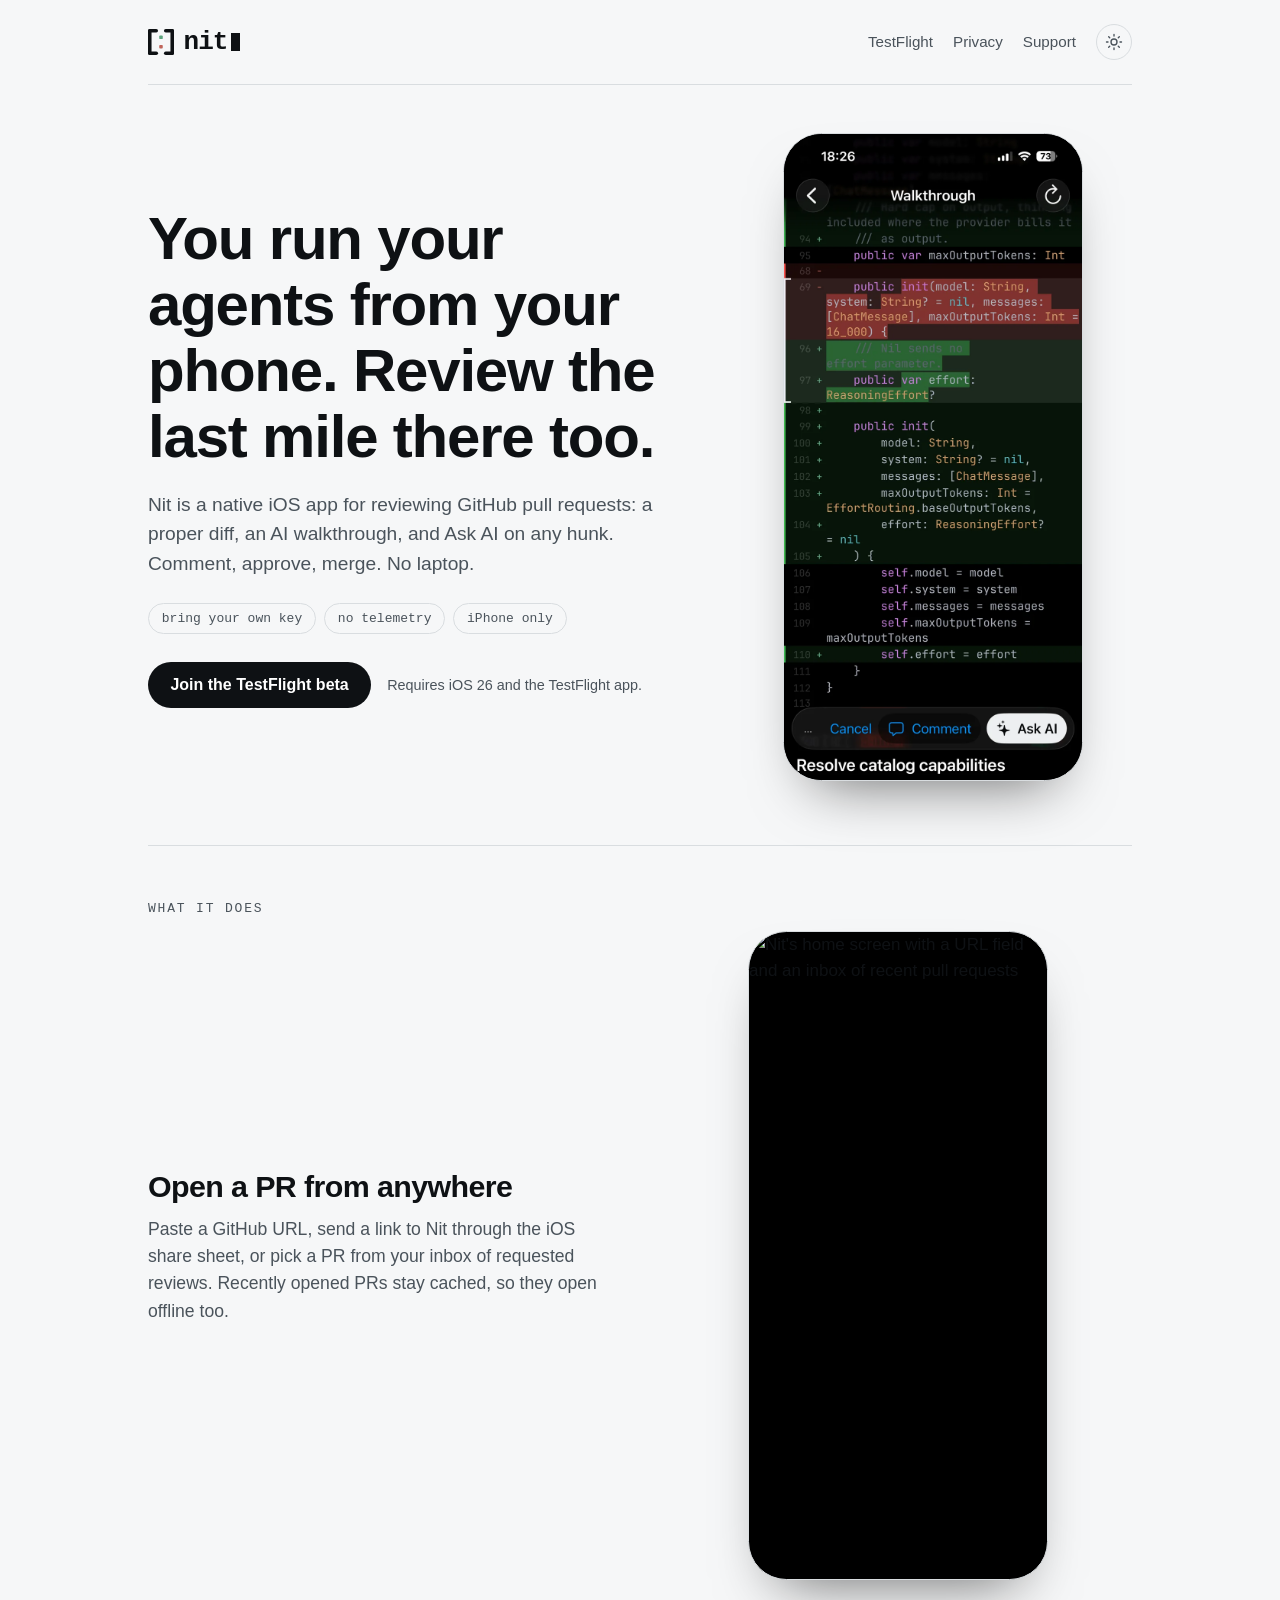
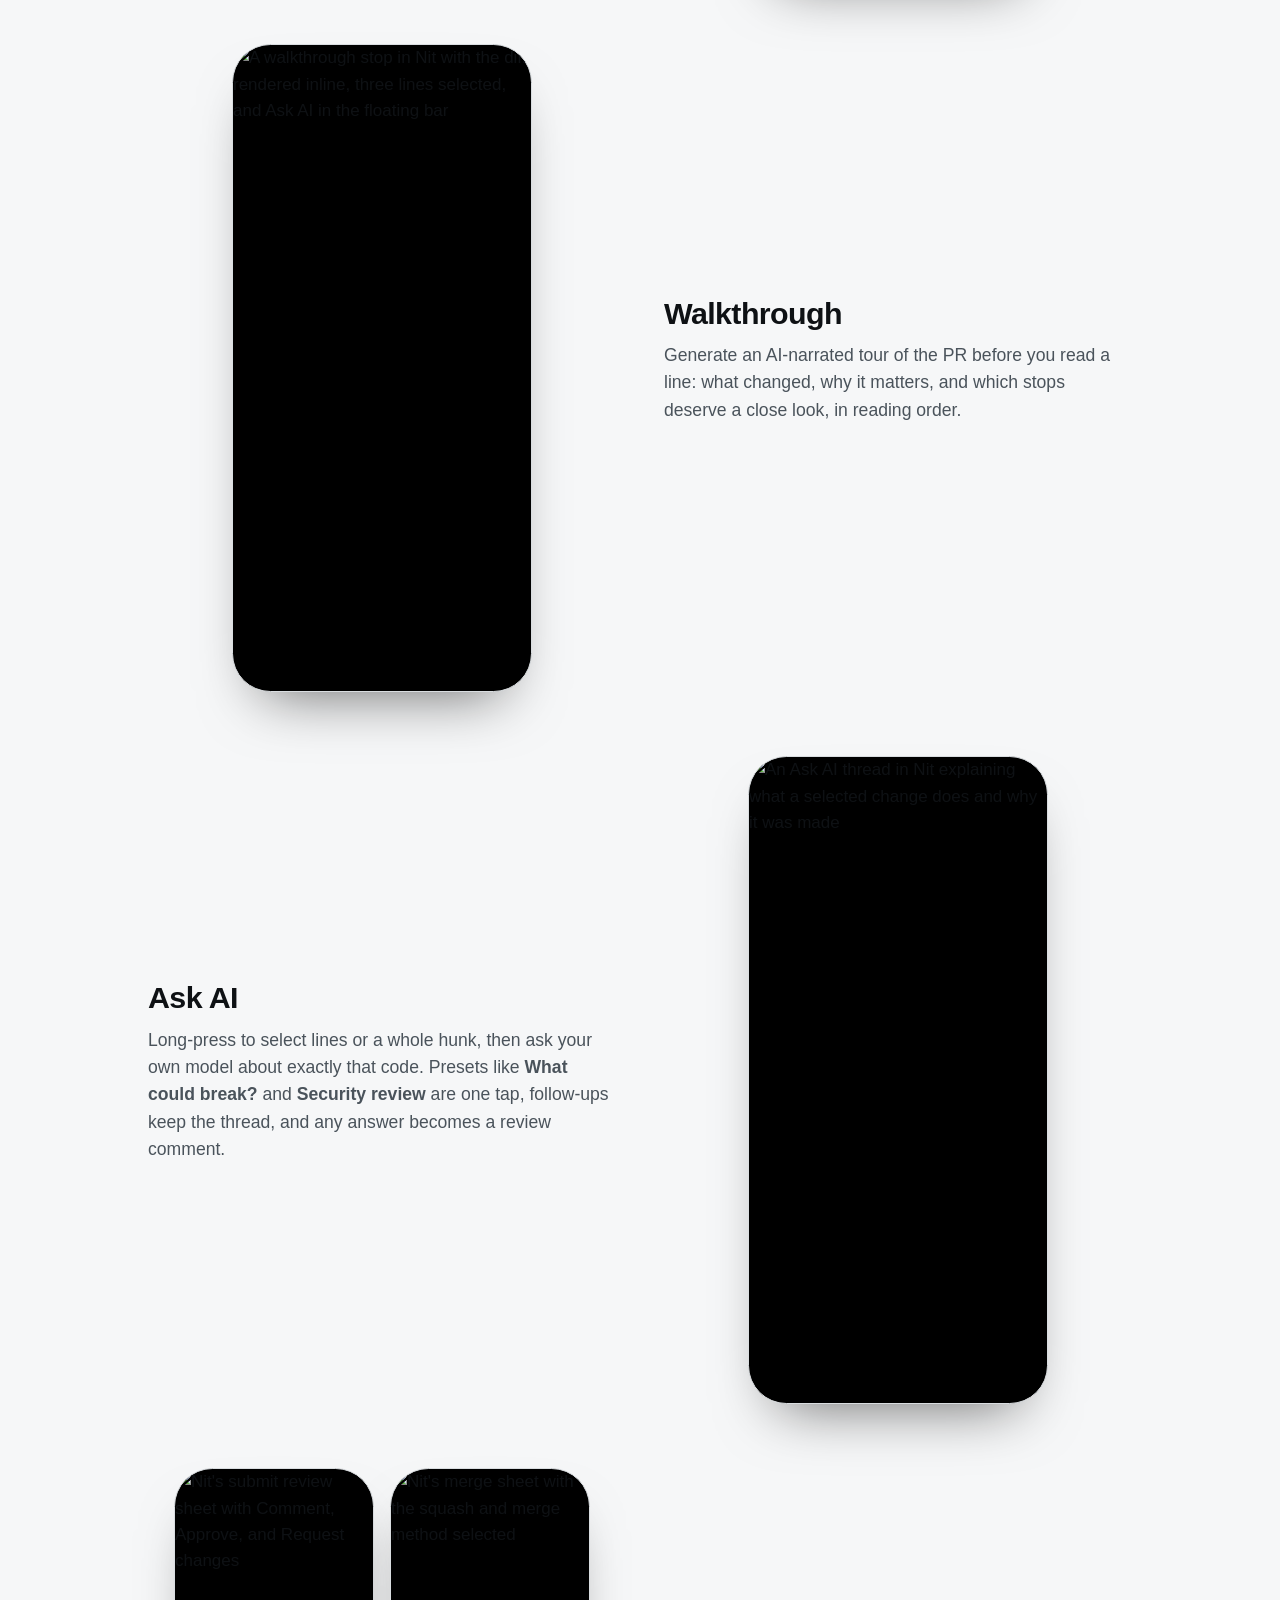
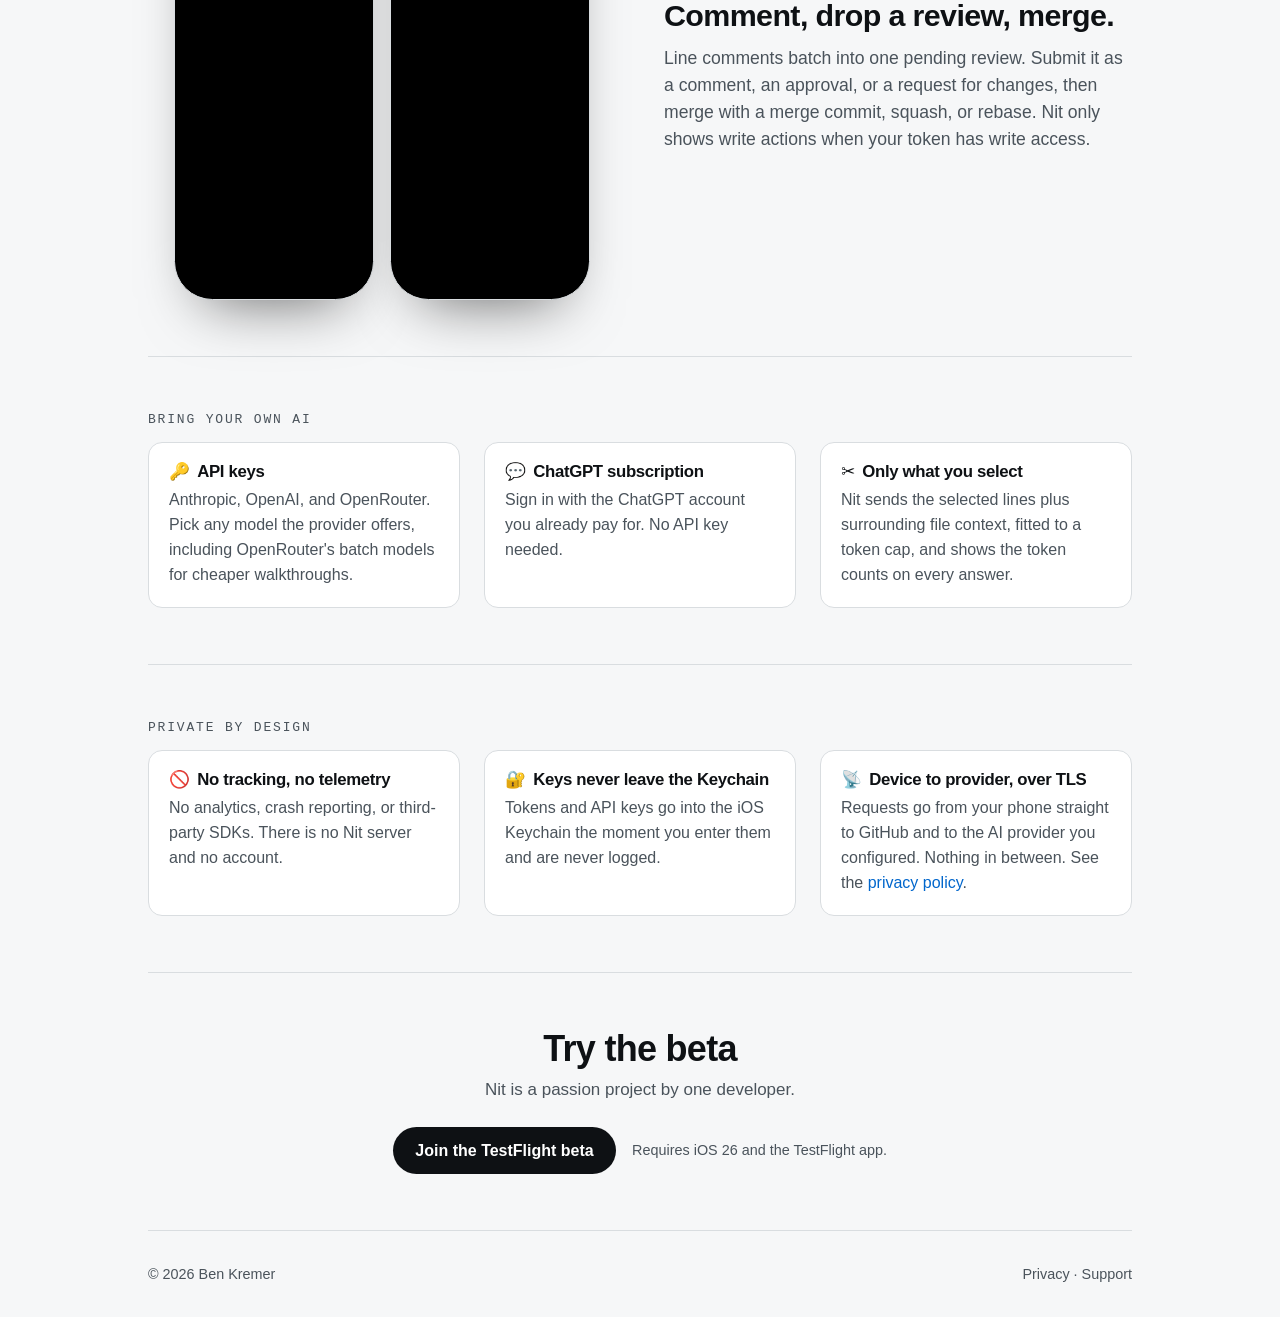
==== index.html @ 96b0d950 "docs: drop the feedback line from the closing section Claude-Session: https://claude.ai/code/session" ====
<!doctype html>
<html lang="en">
<head>
<meta charset="utf-8">
<meta name="viewport" content="width=device-width,initial-scale=1">
<title>Nit — review GitHub pull requests on your phone</title>
<meta name="description" content="Nit is a native iOS app for reviewing GitHub pull requests with your own AI: a proper diff, an AI walkthrough, Ask AI on any hunk, then comment, approve, and merge. No backend, no telemetry.">
<link rel="canonical" href="https://bkrem.github.io/nit-site/">
<meta property="og:type" content="website">
<meta property="og:title" content="Nit — review GitHub pull requests on your phone">
<meta property="og:description" content="Select a hunk. Ask your own model. Merge from bed. Real diff rendering, your API keys, nothing on a server.">
<meta property="og:url" content="https://bkrem.github.io/nit-site/">
<meta property="og:image" content="https://bkrem.github.io/nit-site/assets/og.png">
<meta property="og:image:width" content="1200">
<meta property="og:image:height" content="630">
<meta name="twitter:card" content="summary_large_image">
<link rel="icon" href="favicon.svg" type="image/svg+xml">
<link rel="apple-touch-icon" href="apple-touch-icon.png">
<link rel="preload" href="assets/fonts/JetBrainsMono-Bold.woff2" as="font" type="font/woff2" crossorigin>
<link rel="stylesheet" href="_landing.css">
<script>
// Restore a stored theme before first paint; no choice means follow the system.
try{var t=localStorage.getItem("theme");if(t==="light"||t==="dark")document.documentElement.dataset.theme=t}catch(e){}
</script>
</head>
<body>
<div class="wrap">

<header class="top">
  <a class="lockup" href="./" aria-label="Nit">
    <svg viewBox="0 0 44 44" aria-hidden="true"><g fill="currentColor"><rect x="0" y="0" width="6" height="44" rx="3"/><rect x="0" y="0" width="17" height="6" rx="3"/><rect x="0" y="38" width="17" height="6" rx="3"/><rect x="38" y="0" width="6" height="44" rx="3"/><rect x="27" y="0" width="17" height="6" rx="3"/><rect x="27" y="38" width="17" height="6" rx="3"/></g><rect x="19" y="11" width="6" height="6" rx="1.5" fill="#5DA37D"/><rect x="19" y="27" width="6" height="6" rx="1.5" fill="#C0655A"/></svg>
    <span class="wordmark" aria-hidden="true">nit</span>
  </a>
  <nav aria-label="Site">
    <a href="https://testflight.apple.com/join/sMADfKGQ">TestFlight</a>
    <a href="privacy/">Privacy</a>
    <a href="support/">Support</a>
    <button class="theme" type="button" aria-label="Toggle light and dark mode">
      <svg class="sun" viewBox="0 0 24 24" aria-hidden="true"><circle cx="12" cy="12" r="4"/><path d="M12 2v2M12 20v2M2 12h2M20 12h2M4.9 4.9l1.4 1.4M17.7 17.7l1.4 1.4M4.9 19.1l1.4-1.4M17.7 6.3l1.4-1.4"/></svg>
      <svg class="moon" viewBox="0 0 24 24" aria-hidden="true"><path d="M20 14.5A8 8 0 0 1 9.5 4a8 8 0 1 0 10.5 10.5z"/></svg>
    </button>
  </nav>
</header>

<main>

<section class="hero">
  <div>
    <h1>You run your agents from your phone. Review the last mile there too.</h1>
    <p class="lede">Nit is a native iOS app for reviewing GitHub pull requests: a proper diff, an AI walkthrough, and Ask AI on any hunk. Comment, approve, merge. No laptop.</p>
    <ul class="chips" aria-label="Highlights">
      <li>bring your own key</li>
      <li>no telemetry</li>
      <li>iPhone only</li>
    </ul>
    <div class="cta">
      <a class="button" href="https://testflight.apple.com/join/sMADfKGQ">Join the TestFlight beta</a>
      <span class="muted">Requires iOS 26 and the TestFlight app.</span>
    </div>
  </div>
  <div class="phone"><img src="assets/screenshots/diff-selection.webp" width="780" height="1691" alt="A syntax-highlighted diff inside a Nit walkthrough with a hunk selected and Comment and Ask AI buttons in the floating bar" fetchpriority="high"></div>
</section>

<section id="features">
  <p class="label">What it does</p>
  <div class="features">

    <article class="feature">
      <div>
        <h3>Open a PR from anywhere</h3>
        <p>Paste a GitHub URL, send a link to Nit through the iOS share sheet, or pick a PR from your inbox of requested reviews. Recently opened PRs stay cached, so they open offline too.</p>
      </div>
      <div class="phone"><img src="assets/screenshots/home.webp" width="780" height="1694" alt="Nit's home screen with a URL field and an inbox of recent pull requests" loading="lazy"></div>
    </article>

    <article class="feature reverse">
      <div>
        <h3>Walkthrough</h3>
        <p>Generate an AI-narrated tour of the PR before you read a line: what changed, why it matters, and which stops deserve a close look, in reading order.</p>
      </div>
      <div class="phone"><img src="assets/screenshots/walkthrough.webp" width="780" height="1691" alt="A walkthrough stop in Nit with the diff rendered inline, three lines selected, and Ask AI in the floating bar" loading="lazy"></div>
    </article>

    <article class="feature">
      <div>
        <h3>Ask AI</h3>
        <p>Long-press to select lines or a whole hunk, then ask your own model about exactly that code. Presets like <strong>What could break?</strong> and <strong>Security review</strong> are one tap, follow-ups keep the thread, and any answer becomes a review comment.</p>
      </div>
      <div class="phone"><img src="assets/screenshots/ask-ai.webp" width="780" height="1691" alt="An Ask AI thread in Nit explaining what a selected change does and why it was made" loading="lazy"></div>
    </article>

    <article class="feature reverse">
      <div>
        <h3>Comment, drop a review, merge.</h3>
        <p>Line comments batch into one pending review. Submit it as a comment, an approval, or a request for changes, then merge with a merge commit, squash, or rebase. Nit only shows write actions when your token has write access.</p>
      </div>
      <div class="pair">
        <div class="phone"><img src="assets/screenshots/review-sheet.webp" width="780" height="1694" alt="Nit's submit review sheet with Comment, Approve, and Request changes" loading="lazy"></div>
        <div class="phone"><img src="assets/screenshots/merge-sheet.webp" width="780" height="1694" alt="Nit's merge sheet with the squash and merge method selected" loading="lazy"></div>
      </div>
    </article>

  </div>
</section>

<section id="ai">
  <p class="label">Bring your own AI</p>
  <ul class="facts">
    <li><h3><span class="emoji" aria-hidden="true">🔑</span>API keys</h3><p>Anthropic, OpenAI, and OpenRouter. Pick any model the provider offers, including OpenRouter's batch models for cheaper walkthroughs.</p></li>
    <li><h3><span class="emoji" aria-hidden="true">💬</span>ChatGPT subscription</h3><p>Sign in with the ChatGPT account you already pay for. No API key needed.</p></li>
    <li><h3><span class="emoji" aria-hidden="true">✂️</span>Only what you select</h3><p>Nit sends the selected lines plus surrounding file context, fitted to a token cap, and shows the token counts on every answer.</p></li>
  </ul>
</section>

<section id="privacy">
  <p class="label">Private by design</p>
  <ul class="facts">
    <li><h3><span class="emoji" aria-hidden="true">🚫</span>No tracking, no telemetry</h3><p>No analytics, crash reporting, or third-party SDKs. There is no Nit server and no account.</p></li>
    <li><h3><span class="emoji" aria-hidden="true">🔐</span>Keys never leave the Keychain</h3><p>Tokens and API keys go into the iOS Keychain the moment you enter them and are never logged.</p></li>
    <li><h3><span class="emoji" aria-hidden="true">📡</span>Device to provider, over TLS</h3><p>Requests go from your phone straight to GitHub and to the AI provider you configured. Nothing in between. See the <a href="privacy/">privacy policy</a>.</p></li>
  </ul>
</section>

<section class="close">
  <h2>Try the beta</h2>
  <p>Nit is a passion project by one developer.</p>
  <div class="cta">
    <a class="button" href="https://testflight.apple.com/join/sMADfKGQ">Join the TestFlight beta</a>
    <span class="muted">Requires iOS 26 and the TestFlight app.</span>
  </div>
</section>

</main>

<footer>
  <span>© 2026 Ben Kremer</span>
  <span><a href="privacy/">Privacy</a> · <a href="support/">Support</a></span>
</footer>

</div>
<script>
document.querySelector(".theme").addEventListener("click",function(){
  var root=document.documentElement;
  var dark=root.dataset.theme?root.dataset.theme==="dark":matchMedia("(prefers-color-scheme: dark)").matches;
  var next=dark?"light":"dark";
  root.dataset.theme=next;
  try{localStorage.setItem("theme",next)}catch(e){}
});
</script>
</body>
</html>
---- _landing.css ----
/* Landing page only. Tokens follow STYLEGUIDE.md in bkrem/nit (web values). */
@font-face{font-family:"JetBrains Mono";font-style:normal;font-weight:400;font-display:swap;src:url(assets/fonts/JetBrainsMono-Regular.woff2) format("woff2")}
@font-face{font-family:"JetBrains Mono";font-style:normal;font-weight:700;font-display:swap;src:url(assets/fonts/JetBrainsMono-Bold.woff2) format("woff2")}

/* Every colour is a light/dark pair; color-scheme picks the side. */
:root{
  color-scheme:dark light;
  --canvas:light-dark(#F6F7F8,#08090A);
  --surface:light-dark(#FFFFFF,#111417);
  --well:light-dark(#E6E9EB,#181C20);
  --hairline:light-dark(#D9DDE0,#22282D);
  --ink:light-dark(#0E1114,#EDEFF1);
  --on-ink:light-dark(#FFFFFF,#08090A);
  --label:light-dark(#4A535B,#99A1A9);
  --link:light-dark(#0066CC,#409CFF);
  --addition:light-dark(#2F7D53,#5DA37D);
  --deletion:light-dark(#A8402F,#C0655A);
  --merge:light-dark(#6A4B94,#9D82C7);
  --sans:"Helvetica Neue",Helvetica,Inter,-apple-system,BlinkMacSystemFont,Arial,system-ui,sans-serif;
  --mono:"JetBrains Mono",ui-monospace,"SF Mono",Menlo,monospace;
}
:root[data-theme=light]{color-scheme:light}
:root[data-theme=dark]{color-scheme:dark}

*{box-sizing:border-box}
html{-webkit-text-size-adjust:100%}
body{margin:0;background:var(--canvas);color:var(--ink);font:17px/1.55 var(--sans);-webkit-font-smoothing:antialiased}
a{color:var(--link);text-decoration:none}
a:hover{text-decoration:underline}
img{display:block;max-width:100%;height:auto}
h1,h2,h3{margin:0;letter-spacing:-.02em;line-height:1.1}
p{margin:0 0 1rem}
.wrap{max-width:64rem;margin:0 auto;padding:0 1.25rem}
.mono{font-family:var(--mono)}
.muted{color:var(--label)}

/* Header */
.top{display:flex;align-items:center;justify-content:space-between;gap:1rem;padding:1.5rem 0}
.lockup{display:inline-flex;align-items:center;gap:.6rem;color:var(--ink)}
.lockup:hover{text-decoration:none}
.lockup svg{width:26px;height:26px;flex:none}
.wordmark{font:700 26px/1 var(--mono);letter-spacing:-1px;display:inline-flex;align-items:center;gap:4px}
.wordmark::after{content:"";display:inline-block;width:9px;height:18px;background:var(--ink);animation:blink 1.1s steps(1) infinite}
@keyframes blink{50%{opacity:0}}
@media (prefers-reduced-motion:reduce){.wordmark::after{animation:none}}
nav{display:flex;align-items:center;gap:1.25rem;font-size:.95rem}
nav a{color:var(--label)}
nav a:hover{color:var(--ink);text-decoration:none}
.theme{appearance:none;background:none;border:1px solid var(--hairline);border-radius:999px;width:36px;height:36px;padding:0;display:inline-grid;place-items:center;color:var(--label);cursor:pointer}
.theme:hover{color:var(--ink);border-color:var(--label)}
.theme svg{width:18px;height:18px;fill:none;stroke:currentColor;stroke-width:1.8;stroke-linecap:round;stroke-linejoin:round}
.theme .moon{display:none}
:root[data-theme=dark] .theme .sun{display:none}
:root[data-theme=dark] .theme .moon{display:block}
@media (prefers-color-scheme:dark){
  :root:not([data-theme=light]) .theme .sun{display:none}
  :root:not([data-theme=light]) .theme .moon{display:block}
}

/* Hero */
.hero{display:grid;grid-template-columns:minmax(0,1.15fr) minmax(0,.85fr);gap:3rem;align-items:center;padding:3rem 0 4rem}
.hero h1{font-size:clamp(2.25rem,5.5vw,3.75rem);font-weight:700}
.hero .lede{font-size:1.2rem;color:var(--label);margin:1.25rem 0 1.5rem;max-width:34rem}
.chips{display:flex;flex-wrap:wrap;gap:.5rem;margin:0 0 1.75rem;padding:0;list-style:none}
.chips li{font:400 13px/1 var(--mono);color:var(--label);border:1px solid var(--hairline);border-radius:999px;padding:.5rem .8rem}
.cta{display:flex;flex-wrap:wrap;align-items:center;gap:1rem}
.button{display:inline-block;background:var(--ink);color:var(--on-ink);font-weight:600;font-size:1rem;line-height:1;padding:.95rem 1.4rem;border-radius:999px;white-space:nowrap}
.button:hover{text-decoration:none;opacity:.85}
.cta .muted{font-size:.9rem}

/* Phone frame */
.phone{width:min(100%,320px);margin:0 auto;border-radius:2.4rem;overflow:hidden;background:#000;border:1px solid var(--hairline);box-shadow:0 30px 60px -30px rgba(0,0,0,.6)}
.phone img{width:100%}
.hero .phone{width:min(100%,300px)}

/* Sections */
section{padding:3.5rem 0;border-top:1px solid var(--hairline)}
section h2{font-size:clamp(1.6rem,3vw,2.25rem);margin-bottom:1rem}
.label{font:500 13px/1 var(--mono);letter-spacing:.14em;text-transform:uppercase;color:var(--label);margin:0 0 1rem}
.prose{max-width:40rem}
.prose p{color:var(--label);font-size:1.1rem}
.prose strong{color:var(--ink);font-weight:600}

/* Feature rows */
.features{display:grid;gap:4rem}
.feature{display:grid;grid-template-columns:minmax(0,1fr) minmax(0,1fr);gap:3rem;align-items:center}
.feature.reverse .phone,.feature.reverse .pair{order:-1}
.feature h3{font-size:clamp(1.4rem,2.6vw,1.9rem);margin-bottom:.75rem}
.feature p{color:var(--label);font-size:1.1rem;max-width:30rem}
.feature .phone{width:min(100%,300px)}
.pair{display:grid;grid-template-columns:repeat(2,minmax(0,1fr));gap:1rem;max-width:26rem;margin:0 auto}
.pair .phone{width:100%}

/* Fact list */
.facts{display:grid;grid-template-columns:repeat(auto-fit,minmax(15rem,1fr));gap:1.5rem;margin:0;padding:0;list-style:none}
.facts li{background:var(--surface);border:1px solid var(--hairline);border-radius:14px;padding:1.25rem}
.facts h3{font-size:1.05rem;margin-bottom:.4rem}
.facts p{color:var(--label);margin:0;font-size:1rem}
.emoji{margin-right:.45em}

/* Closing */
.close{text-align:center}
.close h2{margin-bottom:.5rem}
.close p{color:var(--label);margin-bottom:1.5rem}
.close .cta{justify-content:center}
footer{border-top:1px solid var(--hairline);padding:2rem 0;font-size:.9rem;color:var(--label);display:flex;flex-wrap:wrap;gap:1rem;justify-content:space-between}
footer a{color:var(--label)}

@media (max-width:720px){
  .top{padding:1.25rem 0}
  .hero{grid-template-columns:1fr;gap:2.5rem;padding:2rem 0 3rem}
  .feature{grid-template-columns:1fr;gap:1.75rem}
  .feature.reverse .phone,.feature.reverse .pair{order:0}
  .feature .phone,.hero .phone{width:min(100%,260px)}
  section{padding:2.75rem 0}
}
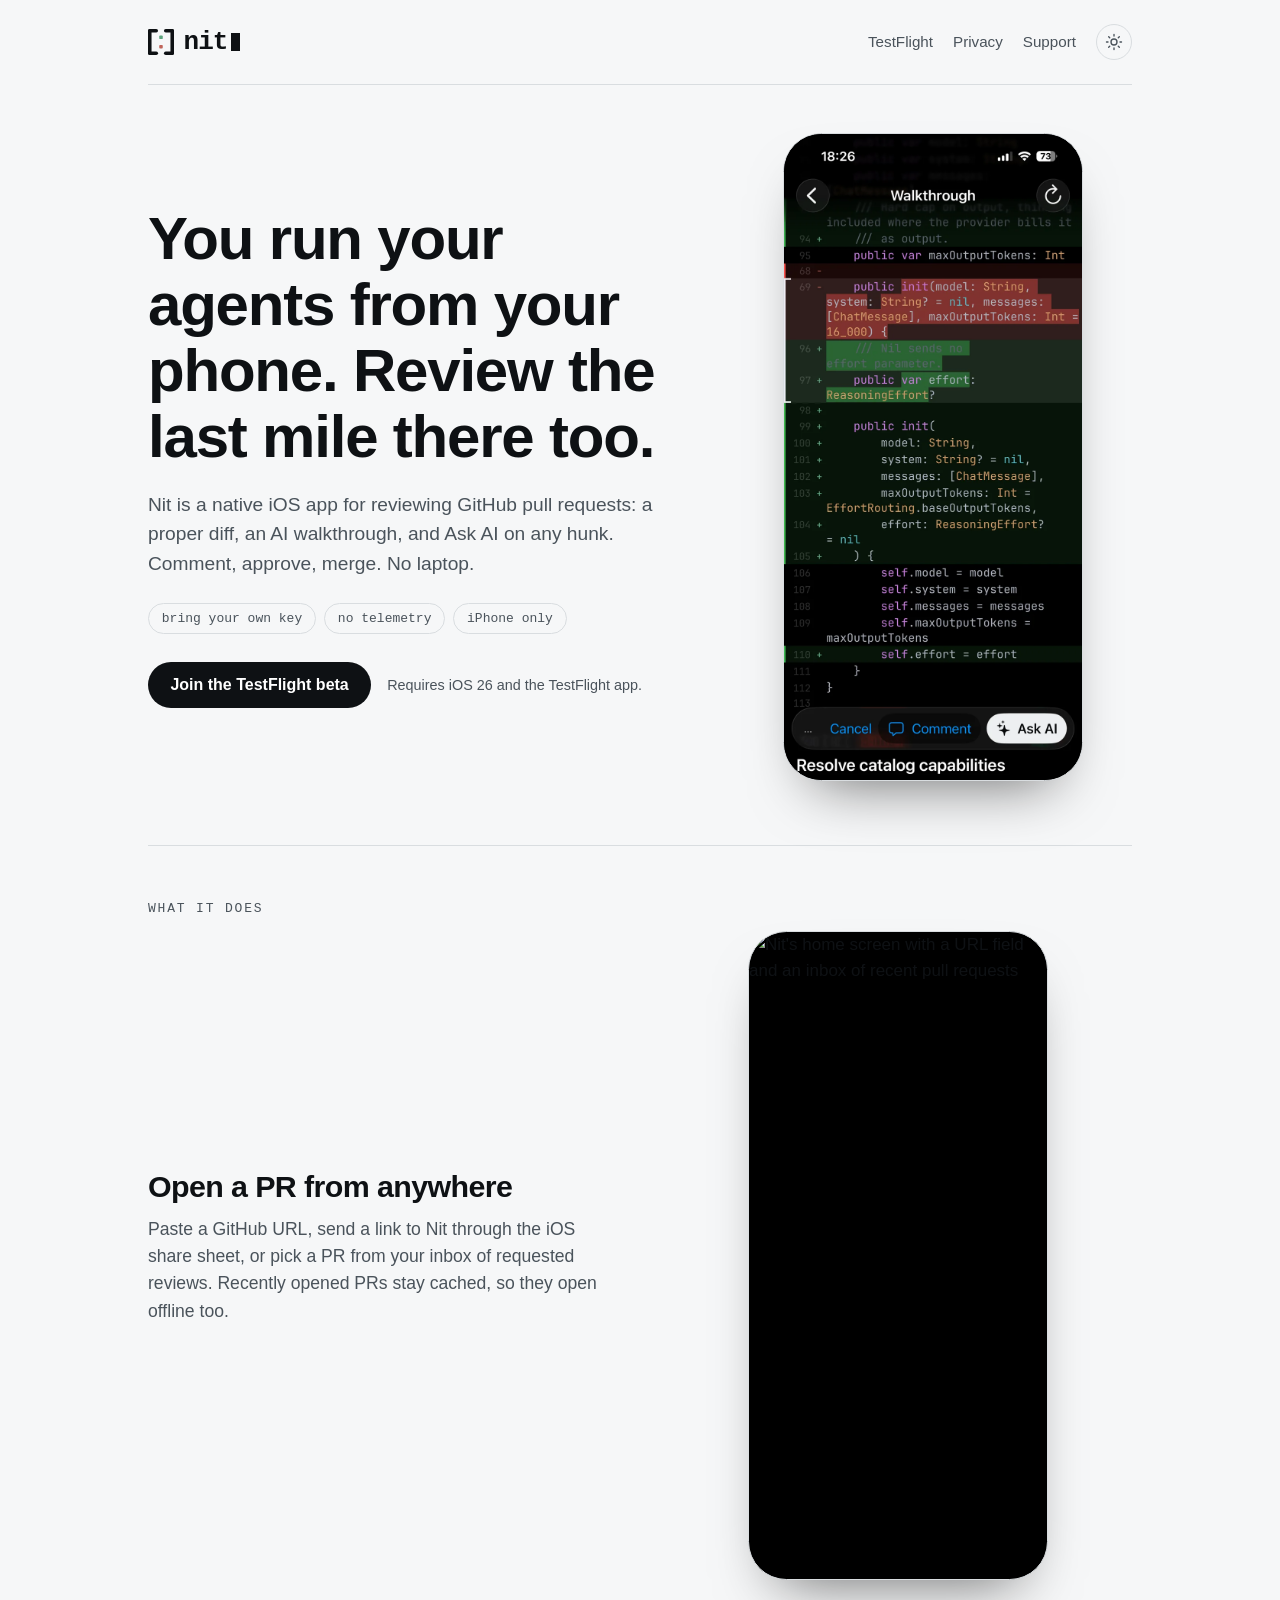
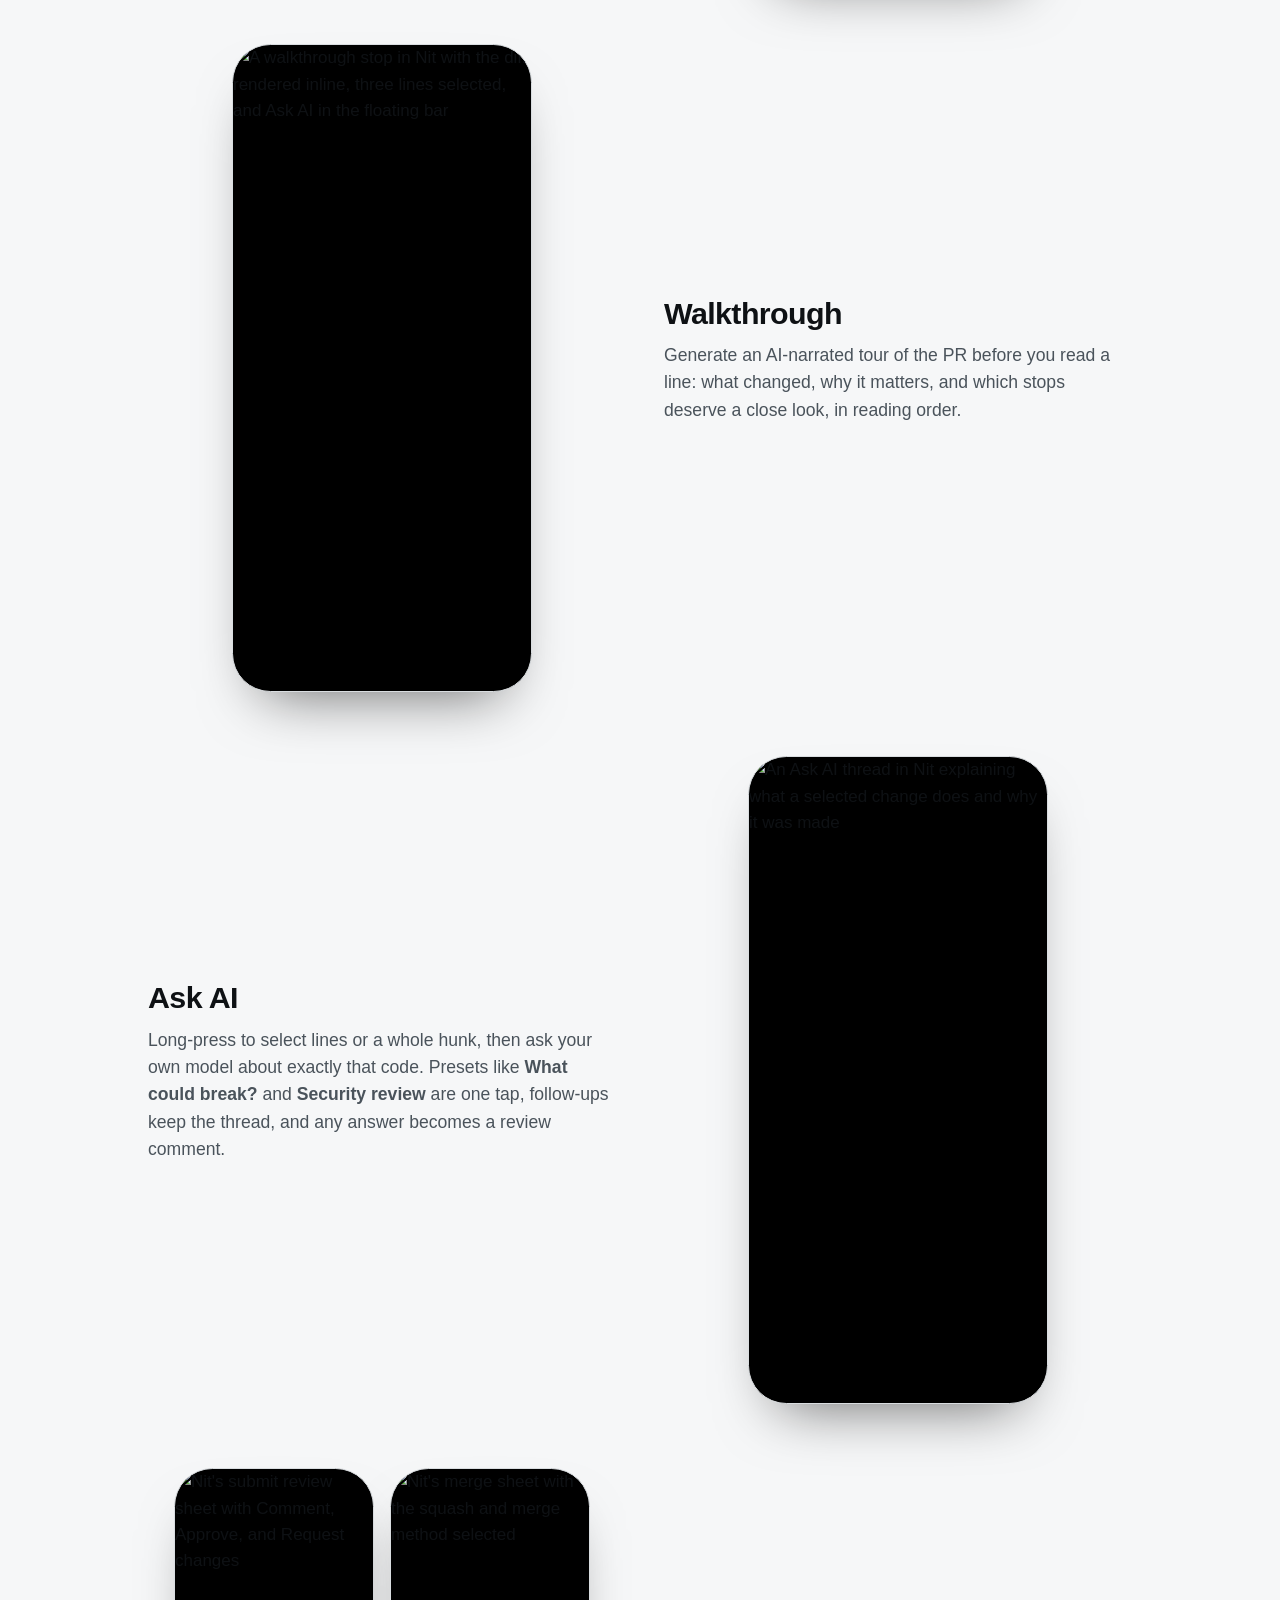
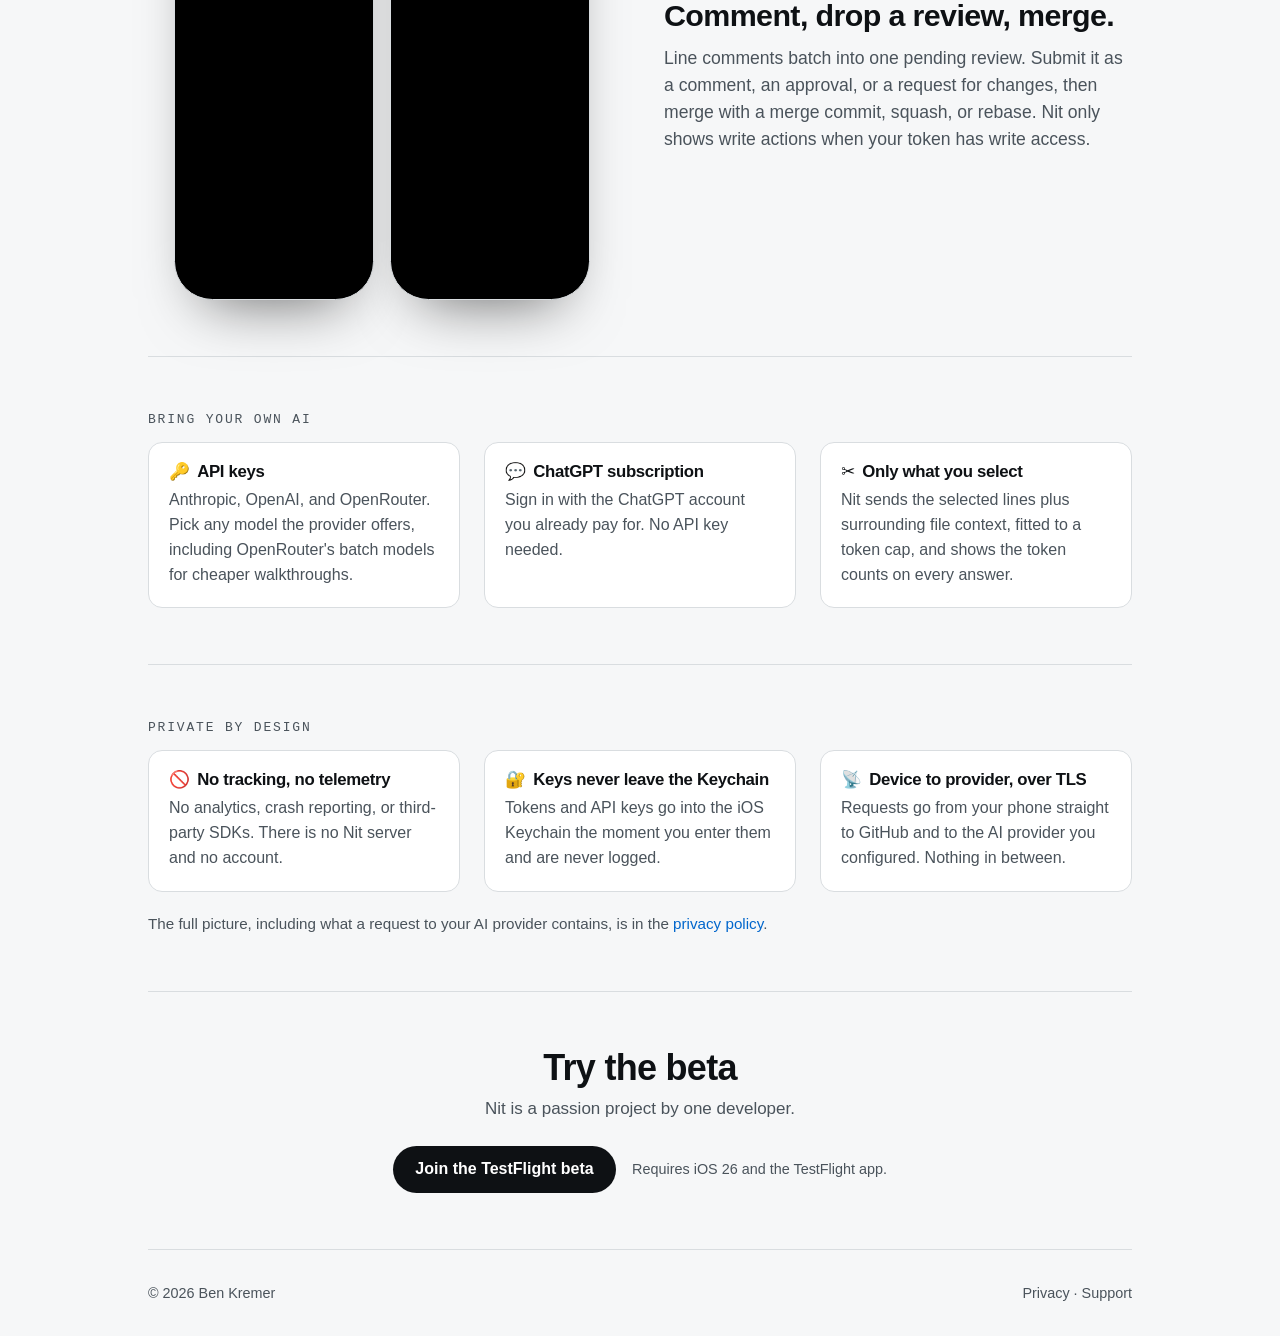
==== commit ad675408: "docs: point the privacy cards at the privacy policy Claude-Session: https://claude.ai/code/session_0" ====
--- a/index.html
+++ b/index.html
@@ -117,8 +117,9 @@
   <ul class="facts">
     <li><h3><span class="emoji" aria-hidden="true">🚫</span>No tracking, no telemetry</h3><p>No analytics, crash reporting, or third-party SDKs. There is no Nit server and no account.</p></li>
     <li><h3><span class="emoji" aria-hidden="true">🔐</span>Keys never leave the Keychain</h3><p>Tokens and API keys go into the iOS Keychain the moment you enter them and are never logged.</p></li>
-    <li><h3><span class="emoji" aria-hidden="true">📡</span>Device to provider, over TLS</h3><p>Requests go from your phone straight to GitHub and to the AI provider you configured. Nothing in between. See the <a href="privacy/">privacy policy</a>.</p></li>
+    <li><h3><span class="emoji" aria-hidden="true">📡</span>Device to provider, over TLS</h3><p>Requests go from your phone straight to GitHub and to the AI provider you configured. Nothing in between.</p></li>
   </ul>
+  <p class="note">The full picture, including what a request to your AI provider contains, is in the <a href="privacy/">privacy policy</a>.</p>
 </section>
 
 <section class="close">
--- a/_landing.css
+++ b/_landing.css
@@ -96,6 +96,7 @@
 .facts li{background:var(--surface);border:1px solid var(--hairline);border-radius:14px;padding:1.25rem}
 .facts h3{font-size:1.05rem;margin-bottom:.4rem}
 .facts p{color:var(--label);margin:0;font-size:1rem}
+.note{margin:1.25rem 0 0;font-size:.95rem;color:var(--label)}
 .emoji{margin-right:.45em}
 
 /* Closing */
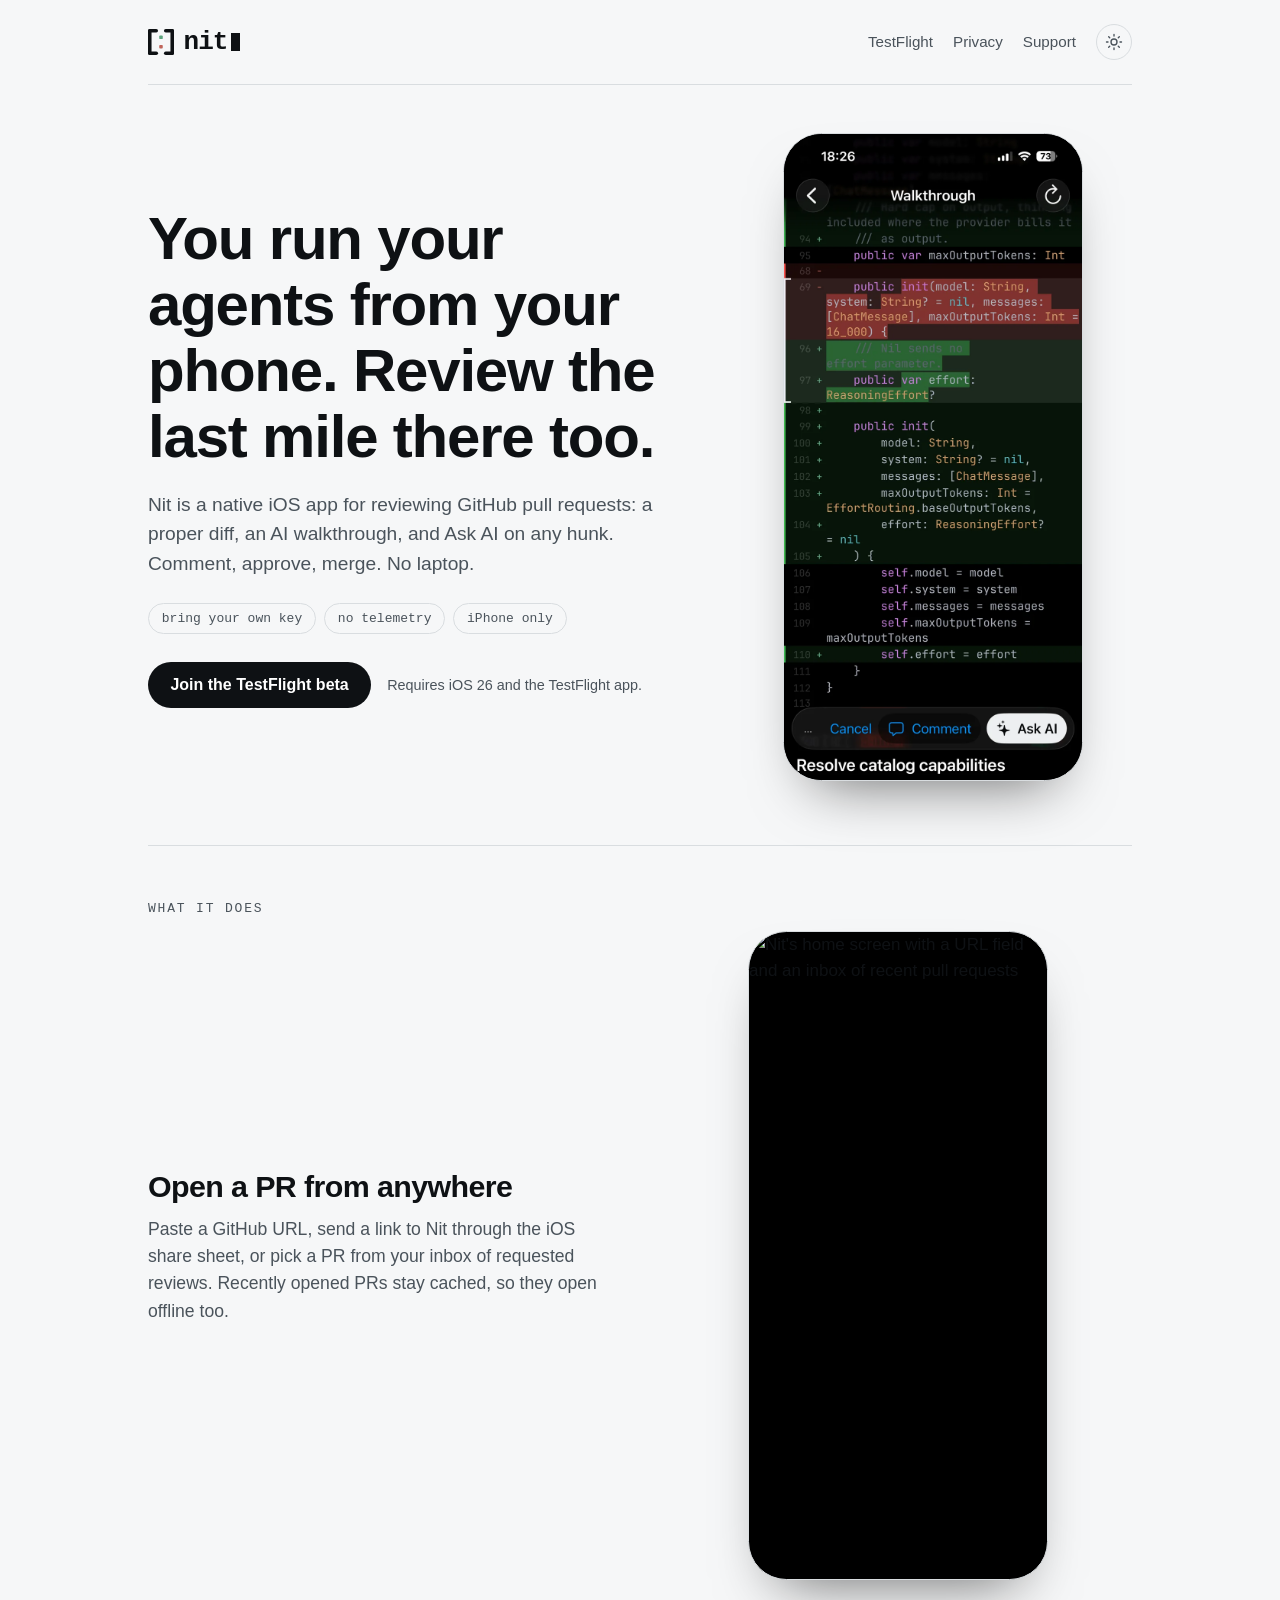
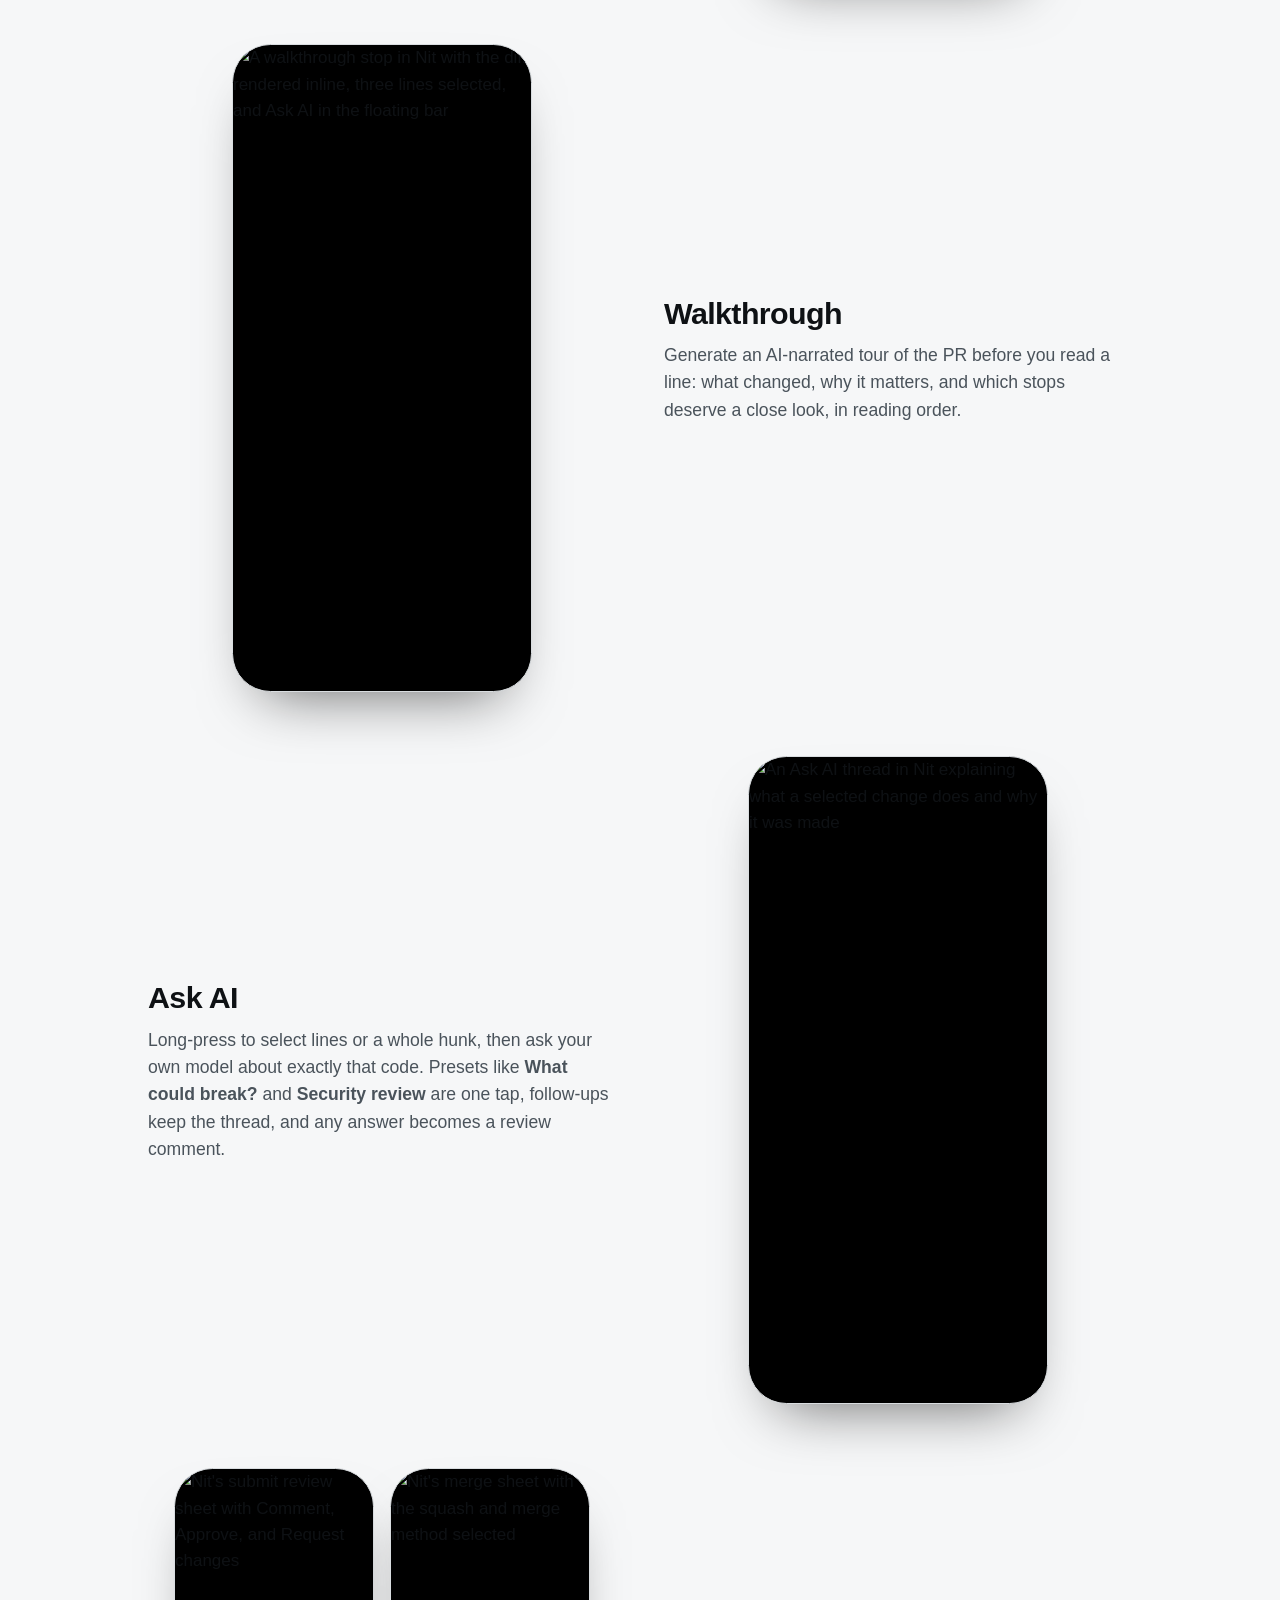
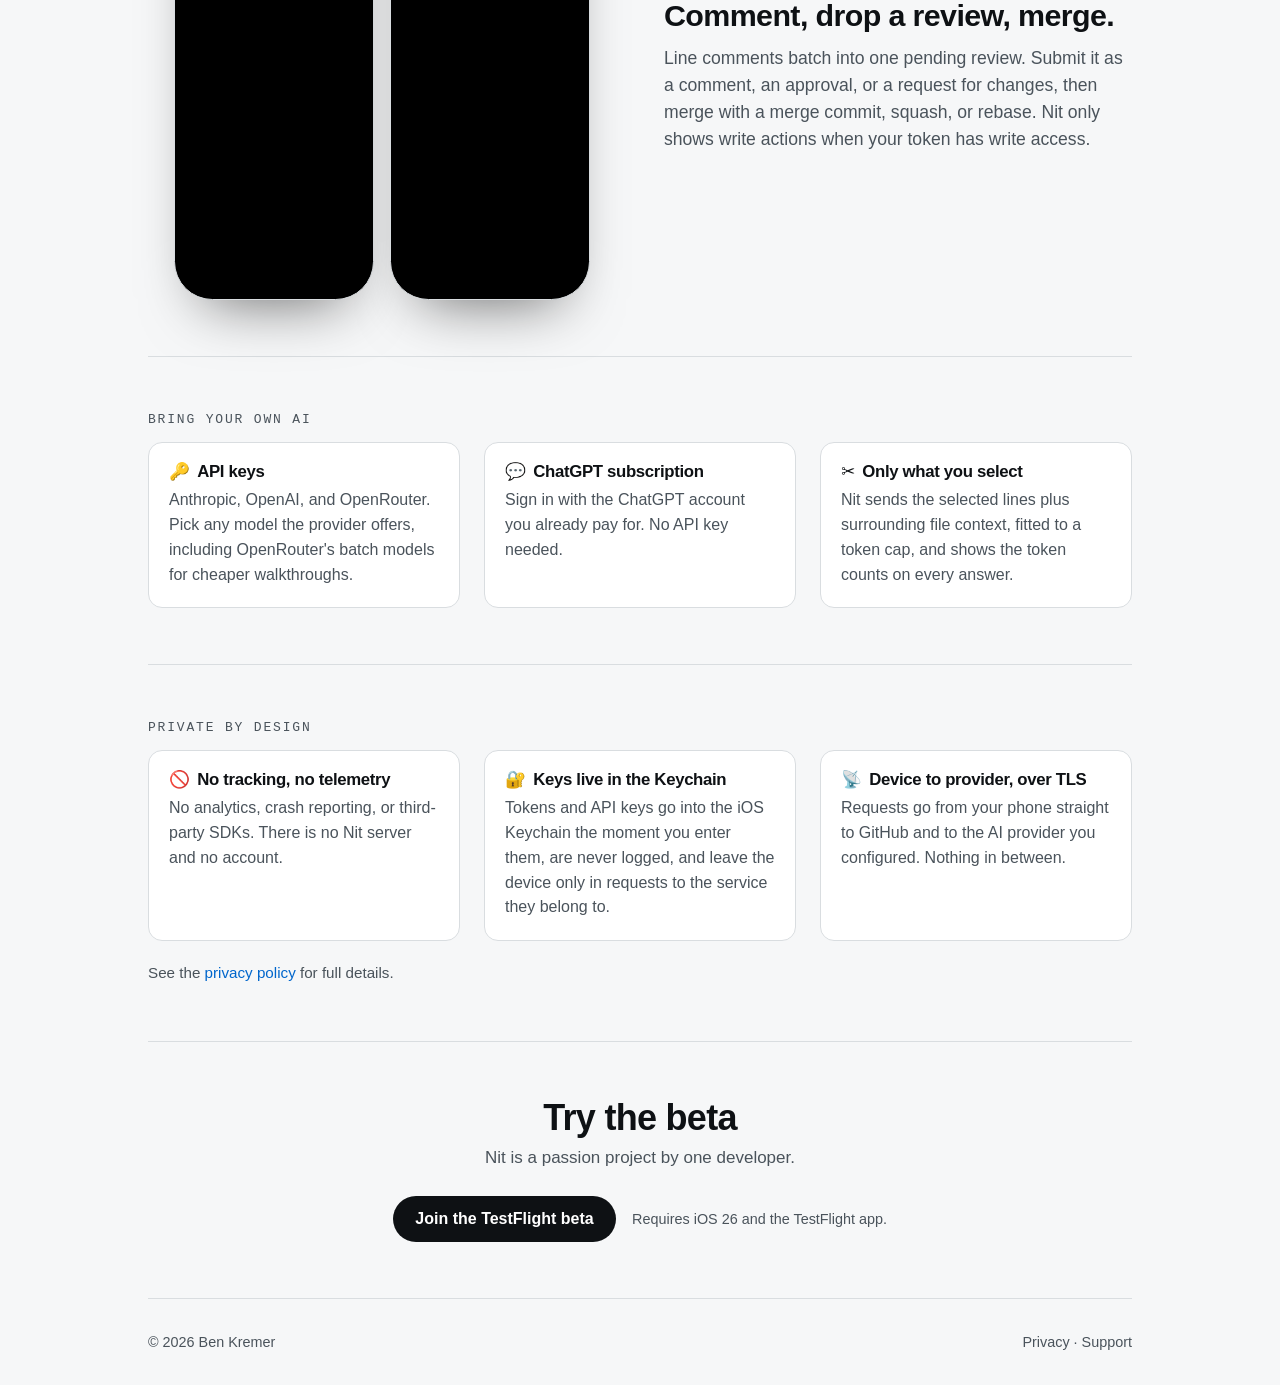
==== commit 7c8b99f6: "fix: let the header wrap on narrow phones and qualify the Keychain claim The header wraps under 720 " ====
--- a/index.html
+++ b/index.html
@@ -116,10 +116,10 @@
   <p class="label">Private by design</p>
   <ul class="facts">
     <li><h3><span class="emoji" aria-hidden="true">🚫</span>No tracking, no telemetry</h3><p>No analytics, crash reporting, or third-party SDKs. There is no Nit server and no account.</p></li>
-    <li><h3><span class="emoji" aria-hidden="true">🔐</span>Keys never leave the Keychain</h3><p>Tokens and API keys go into the iOS Keychain the moment you enter them and are never logged.</p></li>
+    <li><h3><span class="emoji" aria-hidden="true">🔐</span>Keys live in the Keychain</h3><p>Tokens and API keys go into the iOS Keychain the moment you enter them, are never logged, and leave the device only in requests to the service they belong to.</p></li>
     <li><h3><span class="emoji" aria-hidden="true">📡</span>Device to provider, over TLS</h3><p>Requests go from your phone straight to GitHub and to the AI provider you configured. Nothing in between.</p></li>
   </ul>
-  <p class="note">The full picture, including what a request to your AI provider contains, is in the <a href="privacy/">privacy policy</a>.</p>
+  <p class="note">See the <a href="privacy/">privacy policy</a> for full details.</p>
 </section>
 
 <section class="close">
--- a/_landing.css
+++ b/_landing.css
@@ -35,7 +35,7 @@
 .muted{color:var(--label)}
 
 /* Header */
-.top{display:flex;align-items:center;justify-content:space-between;gap:1rem;padding:1.5rem 0}
+.top{display:flex;flex-wrap:wrap;align-items:center;justify-content:space-between;gap:1rem;padding:1.5rem 0}
 .lockup{display:inline-flex;align-items:center;gap:.6rem;color:var(--ink)}
 .lockup:hover{text-decoration:none}
 .lockup svg{width:26px;height:26px;flex:none}
@@ -109,6 +109,8 @@
 
 @media (max-width:720px){
   .top{padding:1.25rem 0}
+  nav{gap:.85rem;font-size:.9rem}
+  .theme{width:32px;height:32px}
   .hero{grid-template-columns:1fr;gap:2.5rem;padding:2rem 0 3rem}
   .feature{grid-template-columns:1fr;gap:1.75rem}
   .feature.reverse .phone,.feature.reverse .pair{order:0}
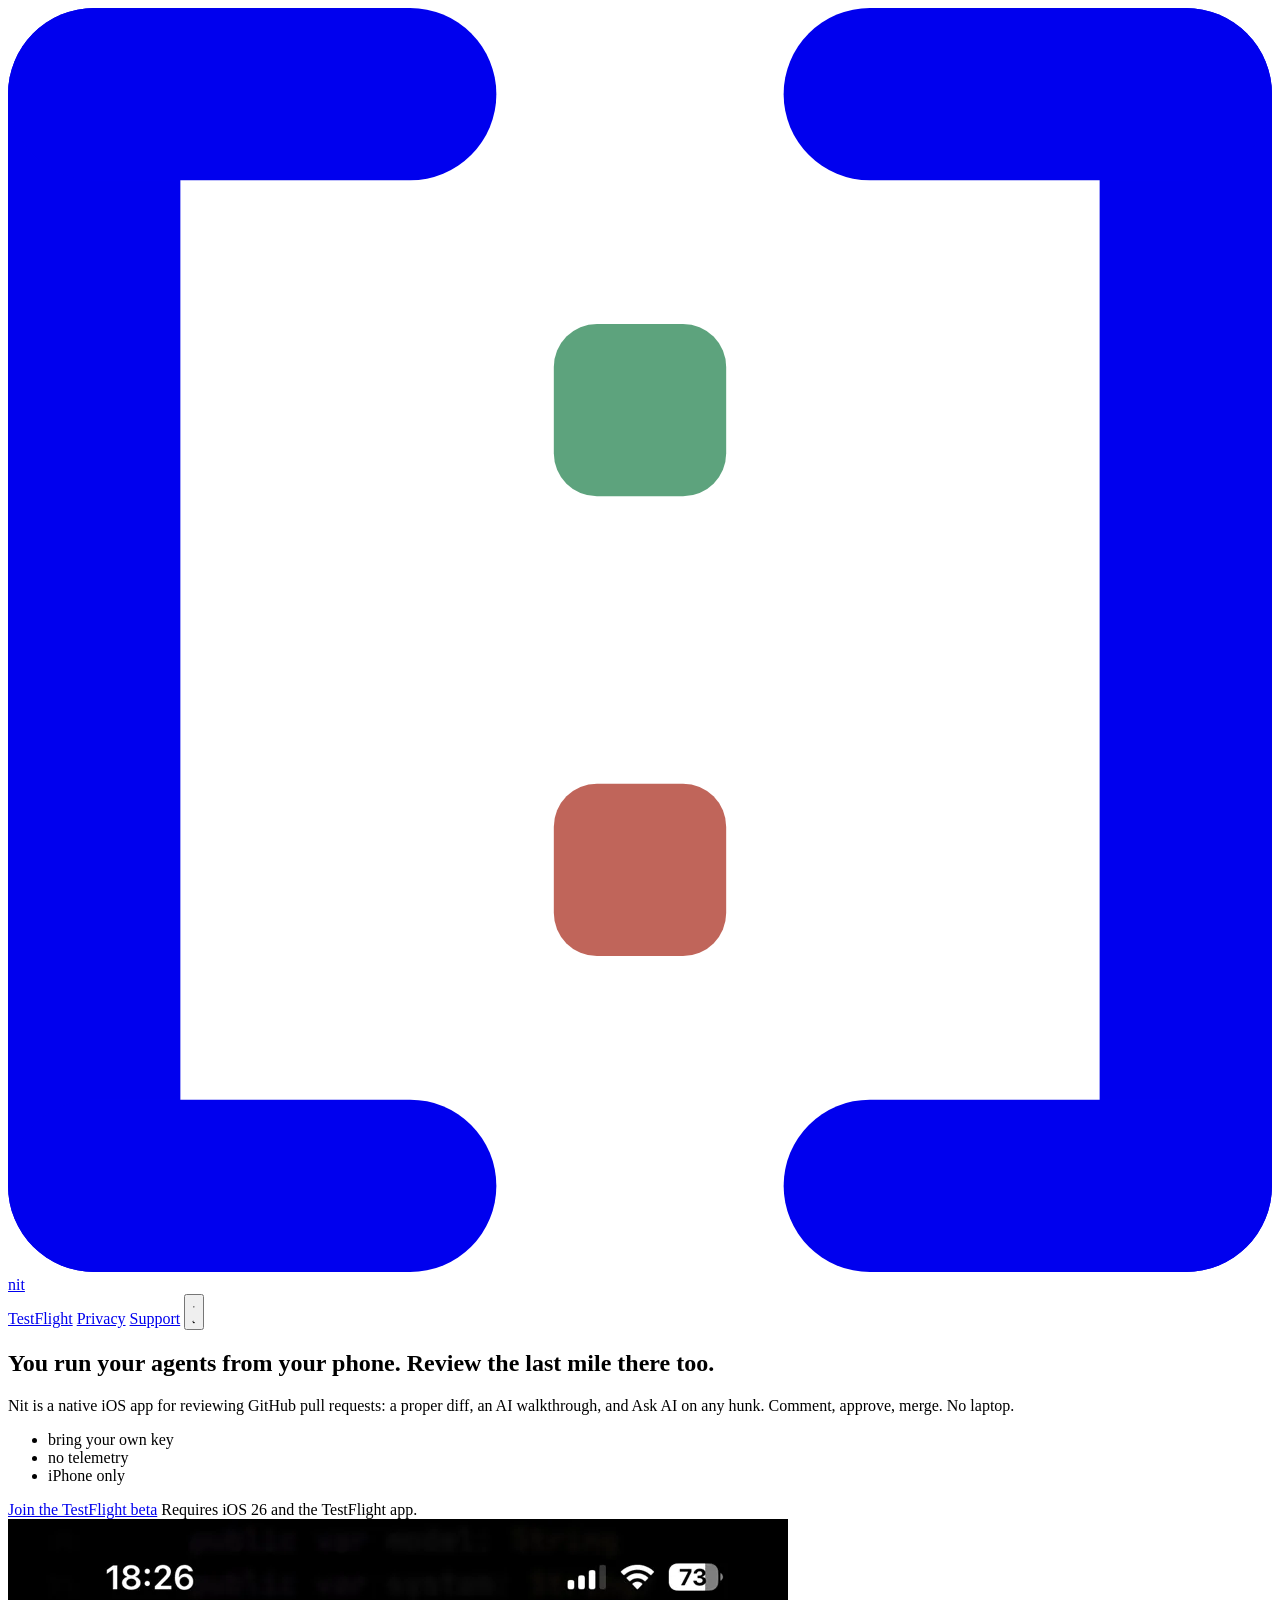
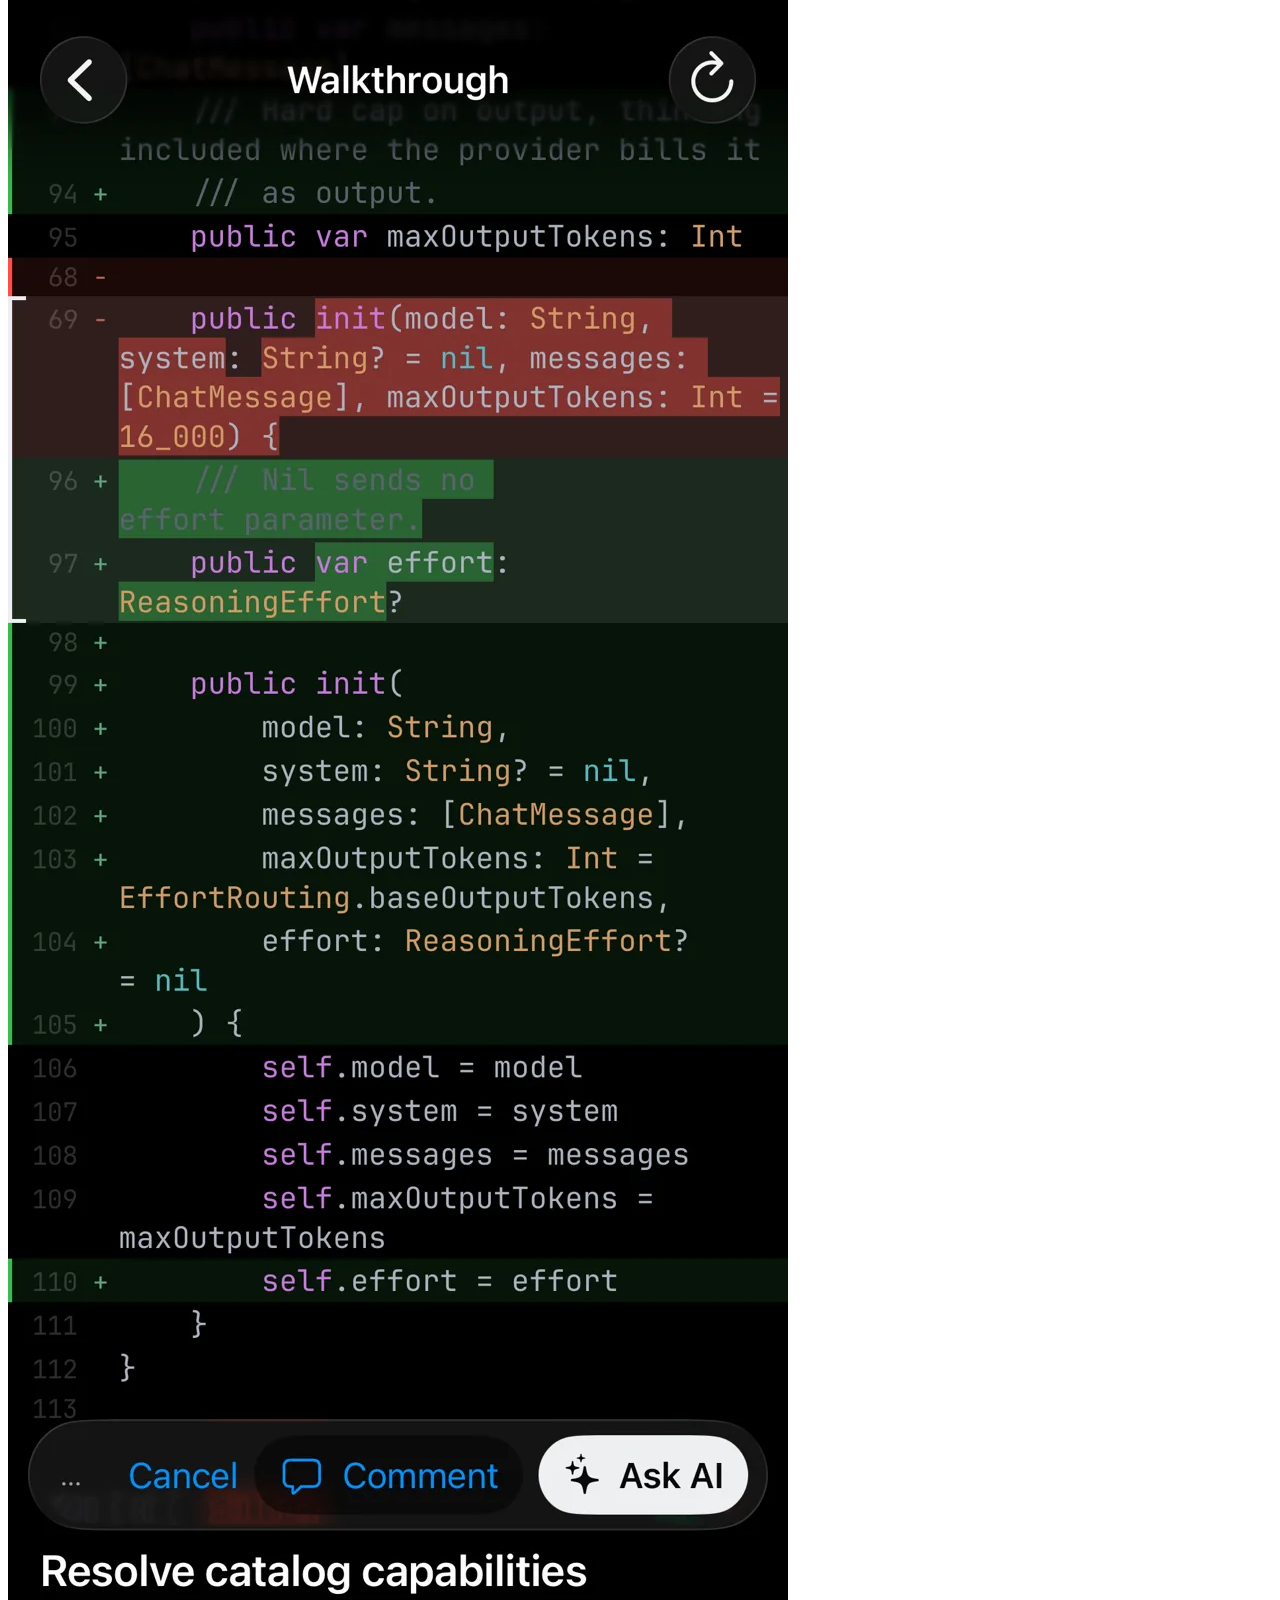
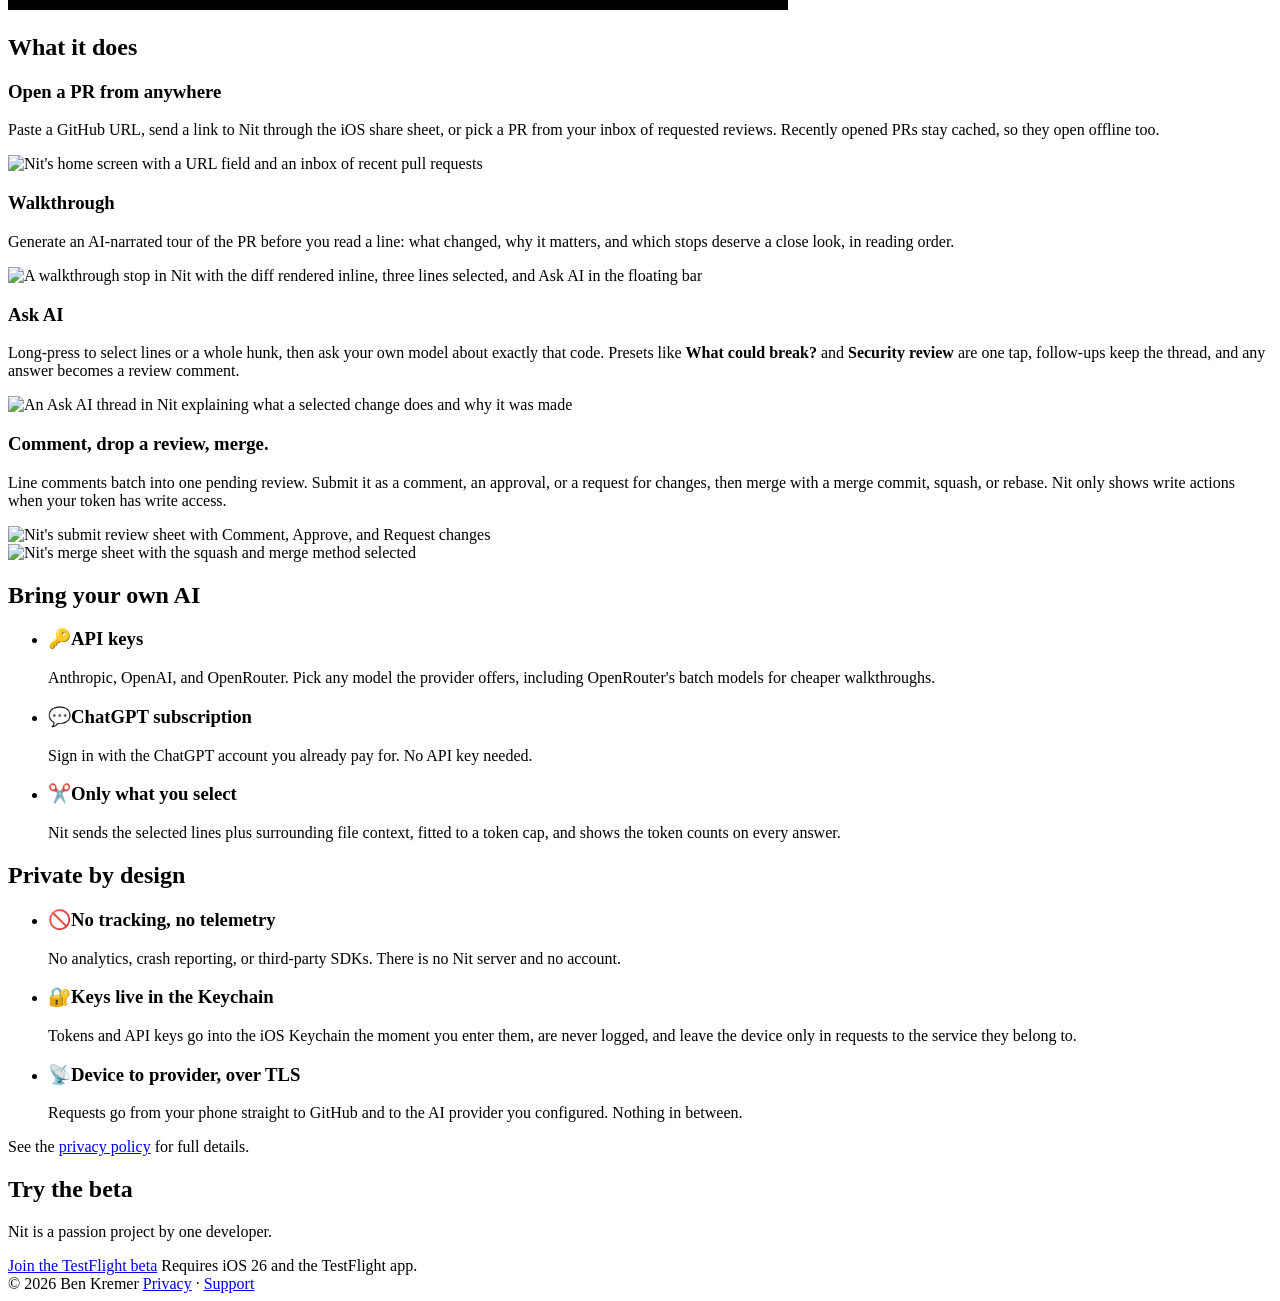
==== commit 01bf6595: "fix: make section labels level-two headings The mono section labels are h2 elements so screen reader" ====
--- a/index.html
+++ b/index.html
@@ -62,7 +62,7 @@
 </section>
 
 <section id="features">
-  <p class="label">What it does</p>
+  <h2 class="label">What it does</h2>
   <div class="features">
 
     <article class="feature">
@@ -104,7 +104,7 @@
 </section>
 
 <section id="ai">
-  <p class="label">Bring your own AI</p>
+  <h2 class="label">Bring your own AI</h2>
   <ul class="facts">
     <li><h3><span class="emoji" aria-hidden="true">🔑</span>API keys</h3><p>Anthropic, OpenAI, and OpenRouter. Pick any model the provider offers, including OpenRouter's batch models for cheaper walkthroughs.</p></li>
     <li><h3><span class="emoji" aria-hidden="true">💬</span>ChatGPT subscription</h3><p>Sign in with the ChatGPT account you already pay for. No API key needed.</p></li>
@@ -113,7 +113,7 @@
 </section>
 
 <section id="privacy">
-  <p class="label">Private by design</p>
+  <h2 class="label">Private by design</h2>
   <ul class="facts">
     <li><h3><span class="emoji" aria-hidden="true">🚫</span>No tracking, no telemetry</h3><p>No analytics, crash reporting, or third-party SDKs. There is no Nit server and no account.</p></li>
     <li><h3><span class="emoji" aria-hidden="true">🔐</span>Keys live in the Keychain</h3><p>Tokens and API keys go into the iOS Keychain the moment you enter them, are never logged, and leave the device only in requests to the service they belong to.</p></li>
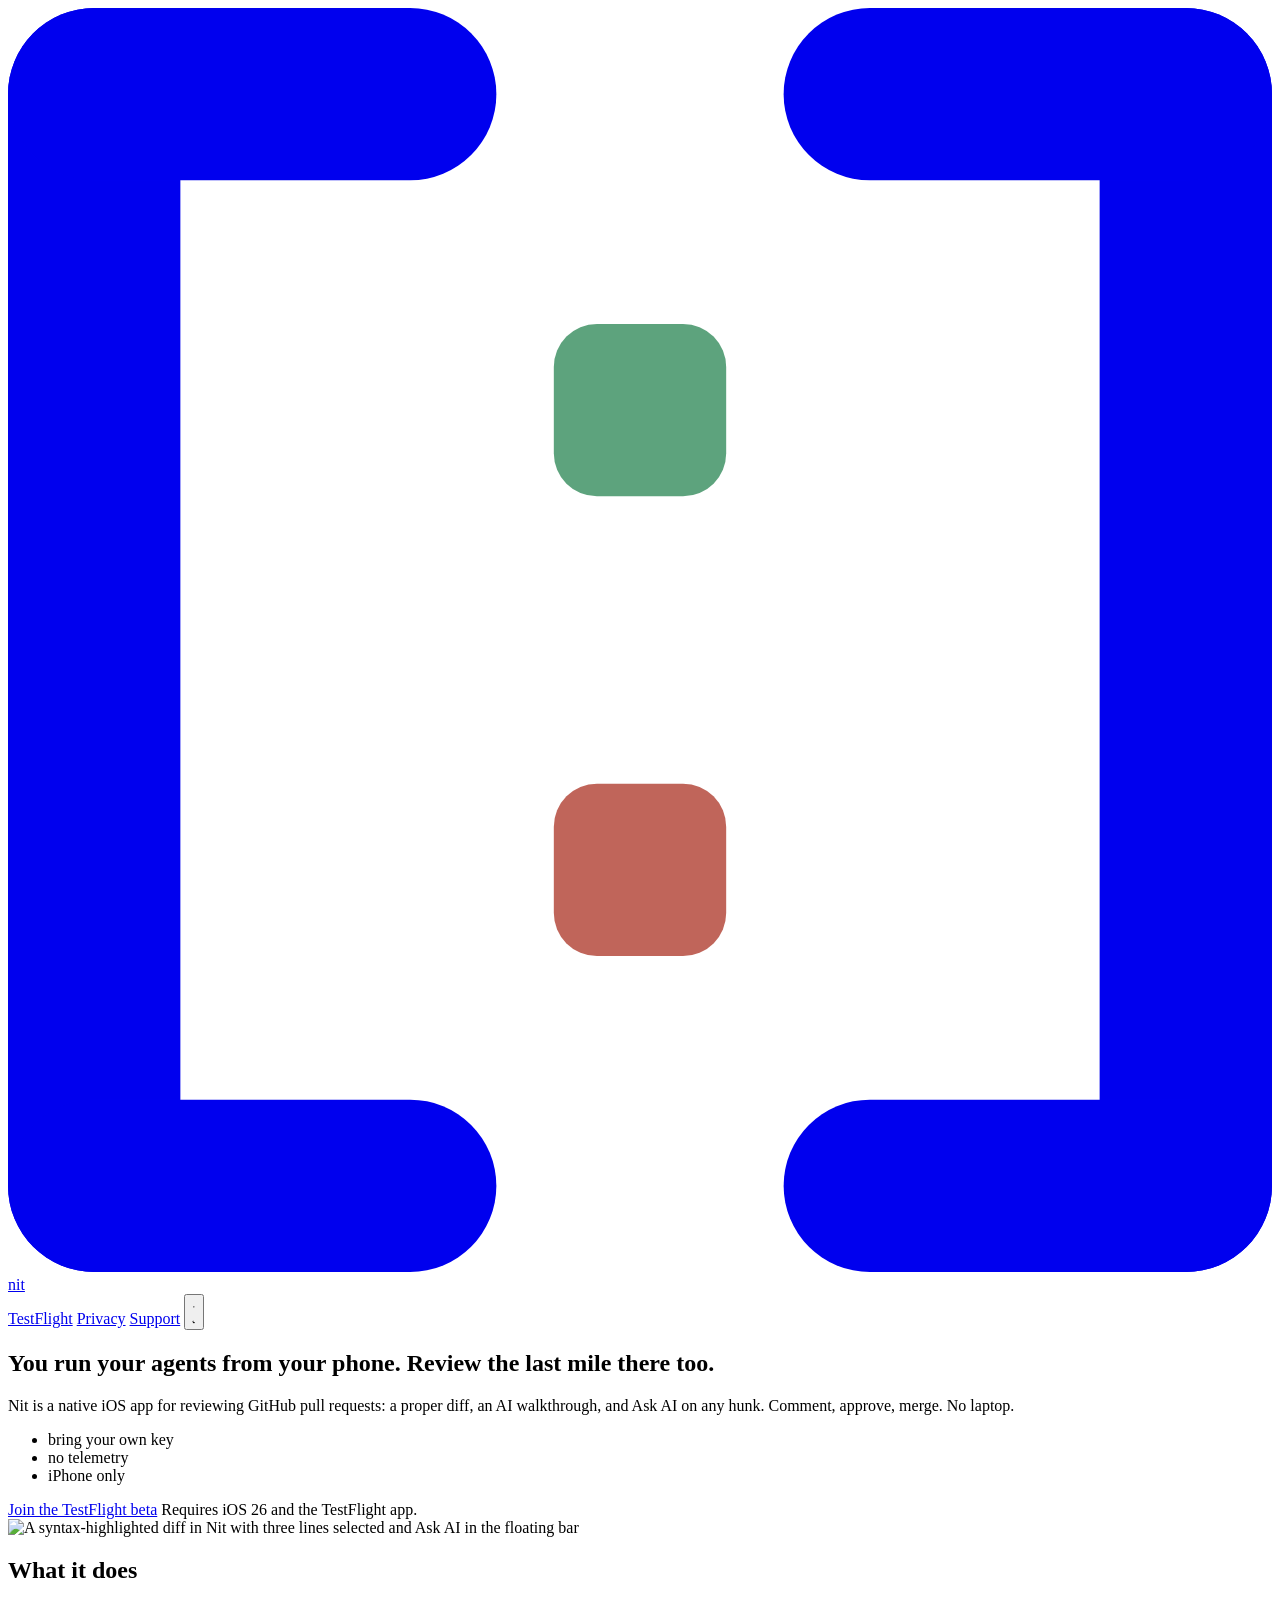
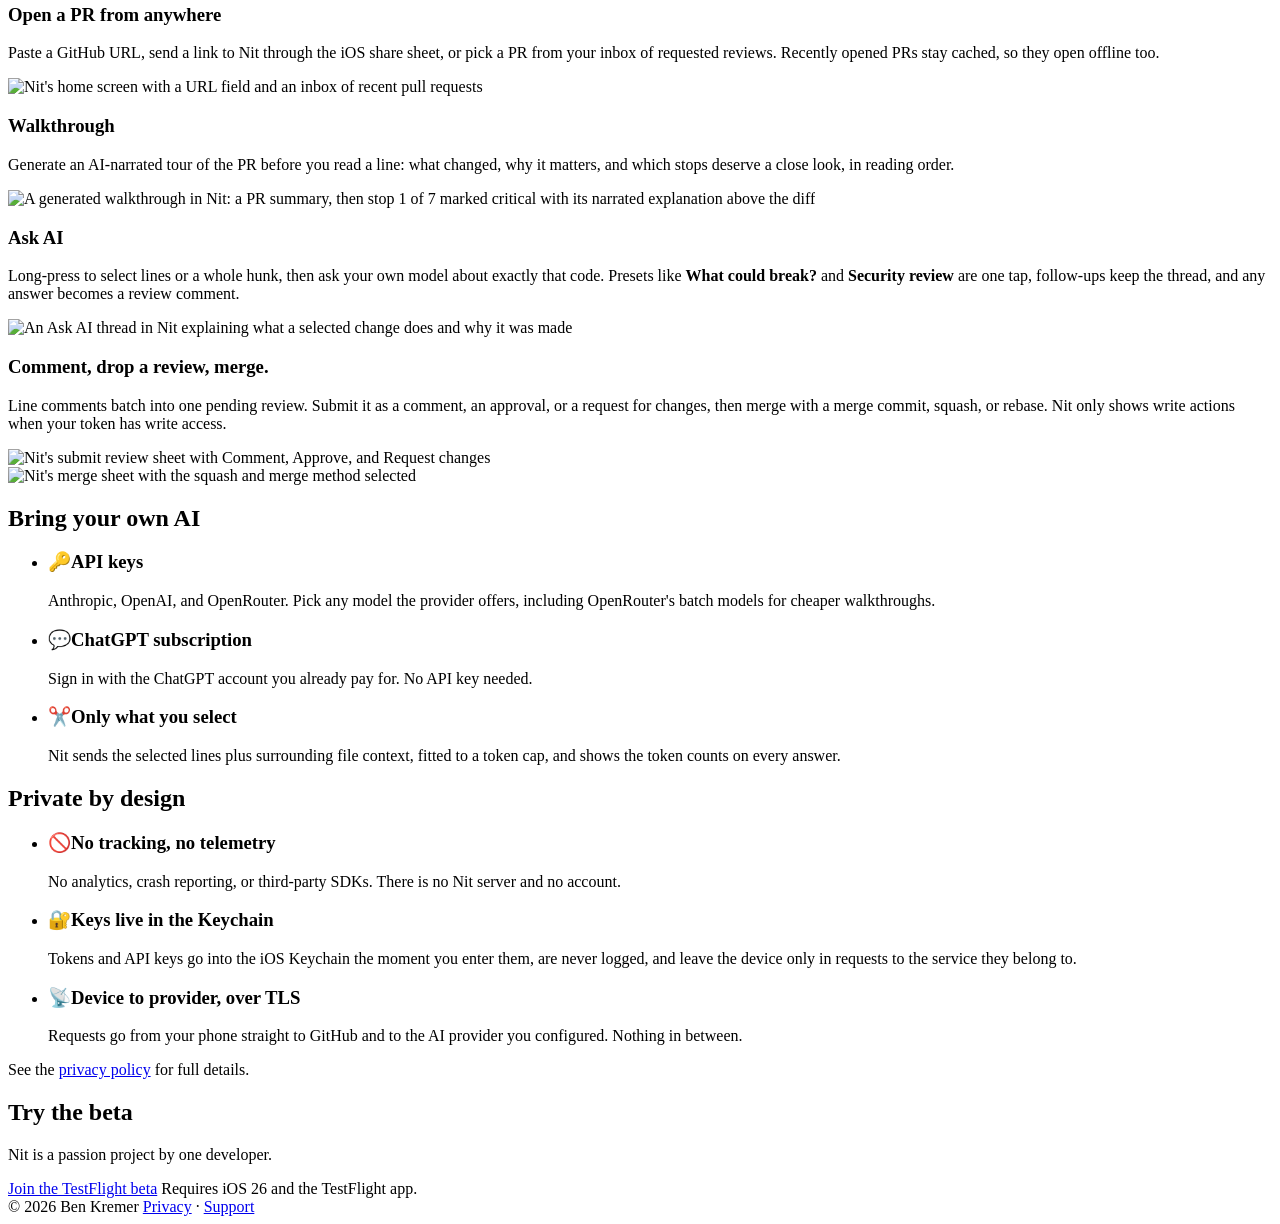
==== commit 993fdf03: "fix: put the diff-selection capture in the hero and the stop header in the walkthrough row Claude-Se" ====
--- a/index.html
+++ b/index.html
@@ -58,7 +58,7 @@
       <span class="muted">Requires iOS 26 and the TestFlight app.</span>
     </div>
   </div>
-  <div class="phone"><img src="assets/screenshots/diff-selection.webp" width="780" height="1691" alt="A syntax-highlighted diff inside a Nit walkthrough with a hunk selected and Comment and Ask AI buttons in the floating bar" fetchpriority="high"></div>
+  <div class="phone"><img src="assets/screenshots/diff-selection.webp" width="780" height="1691" alt="A syntax-highlighted diff in Nit with three lines selected and Ask AI in the floating bar" fetchpriority="high"></div>
 </section>
 
 <section id="features">
@@ -78,7 +78,7 @@
         <h3>Walkthrough</h3>
         <p>Generate an AI-narrated tour of the PR before you read a line: what changed, why it matters, and which stops deserve a close look, in reading order.</p>
       </div>
-      <div class="phone"><img src="assets/screenshots/walkthrough.webp" width="780" height="1691" alt="A walkthrough stop in Nit with the diff rendered inline, three lines selected, and Ask AI in the floating bar" loading="lazy"></div>
+      <div class="phone"><img src="assets/screenshots/walkthrough.webp" width="780" height="1691" alt="A generated walkthrough in Nit: a PR summary, then stop 1 of 7 marked critical with its narrated explanation above the diff" loading="lazy"></div>
     </article>
 
     <article class="feature">
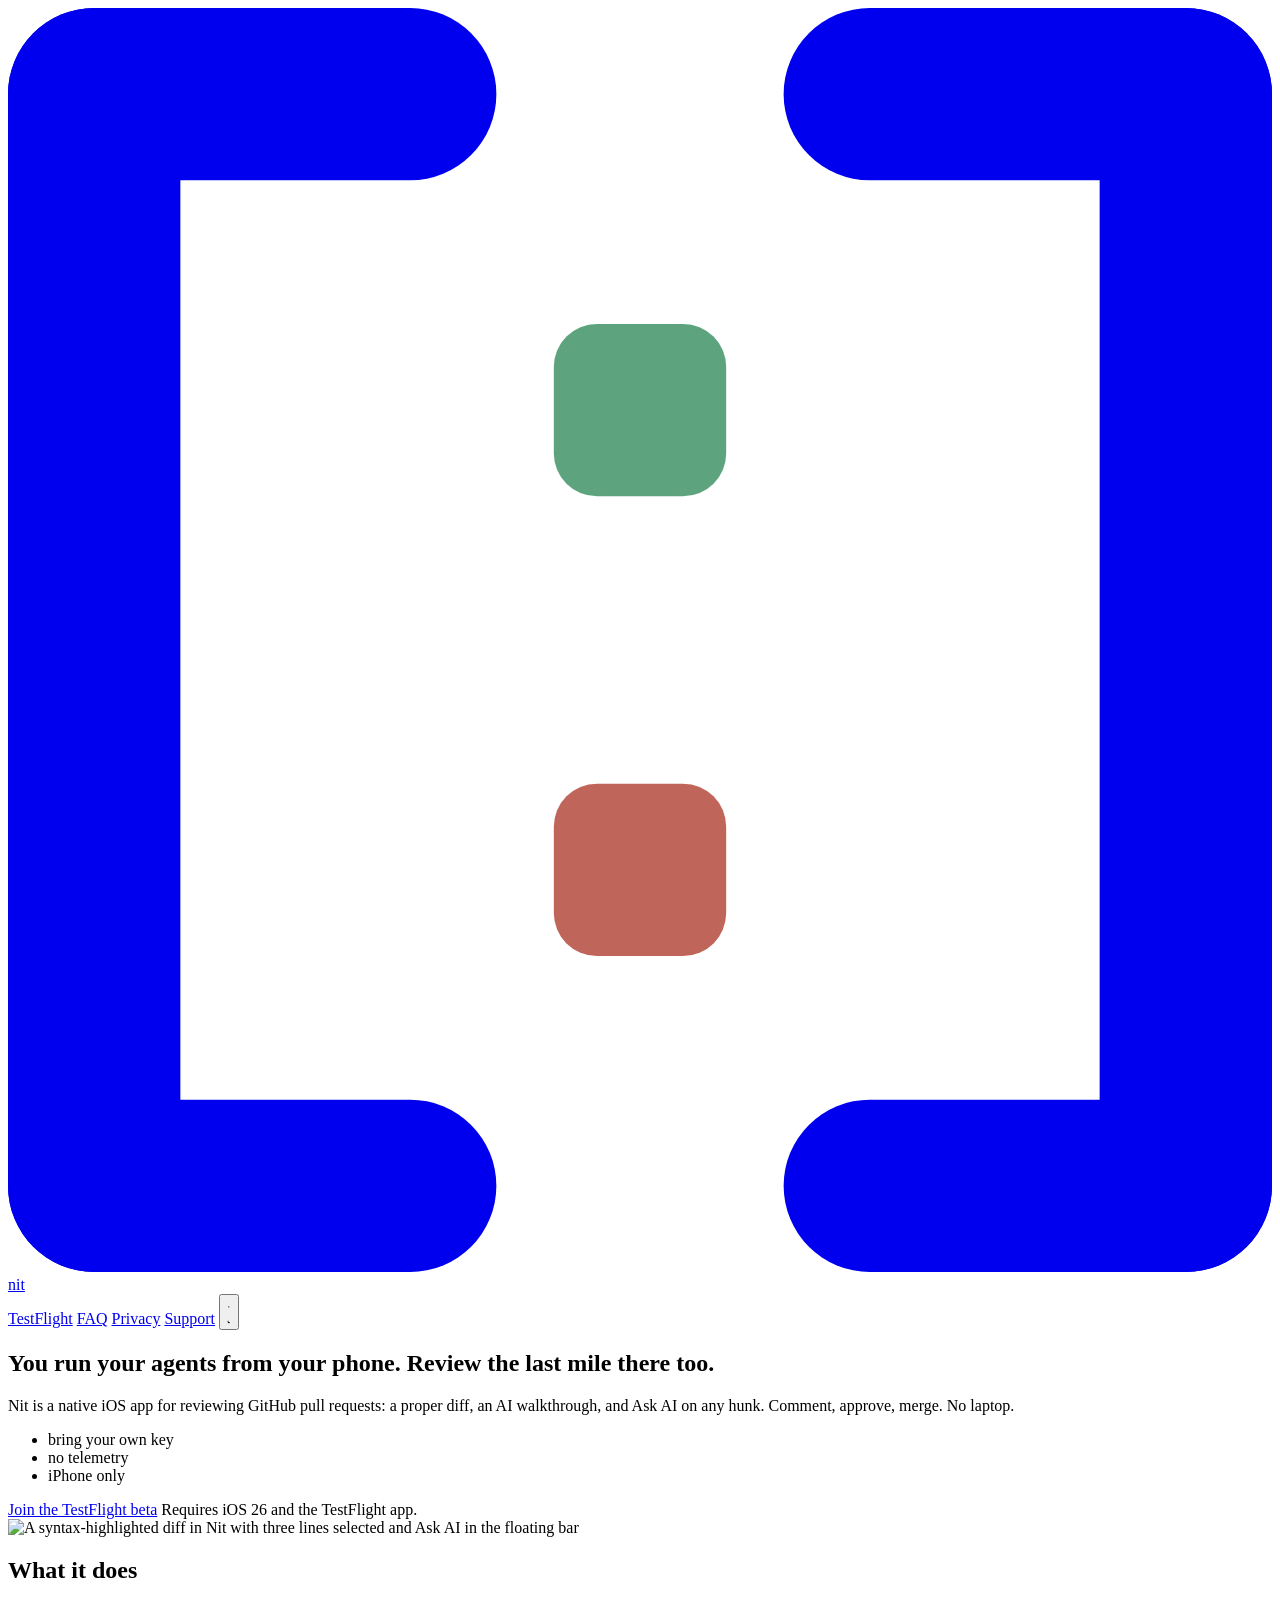
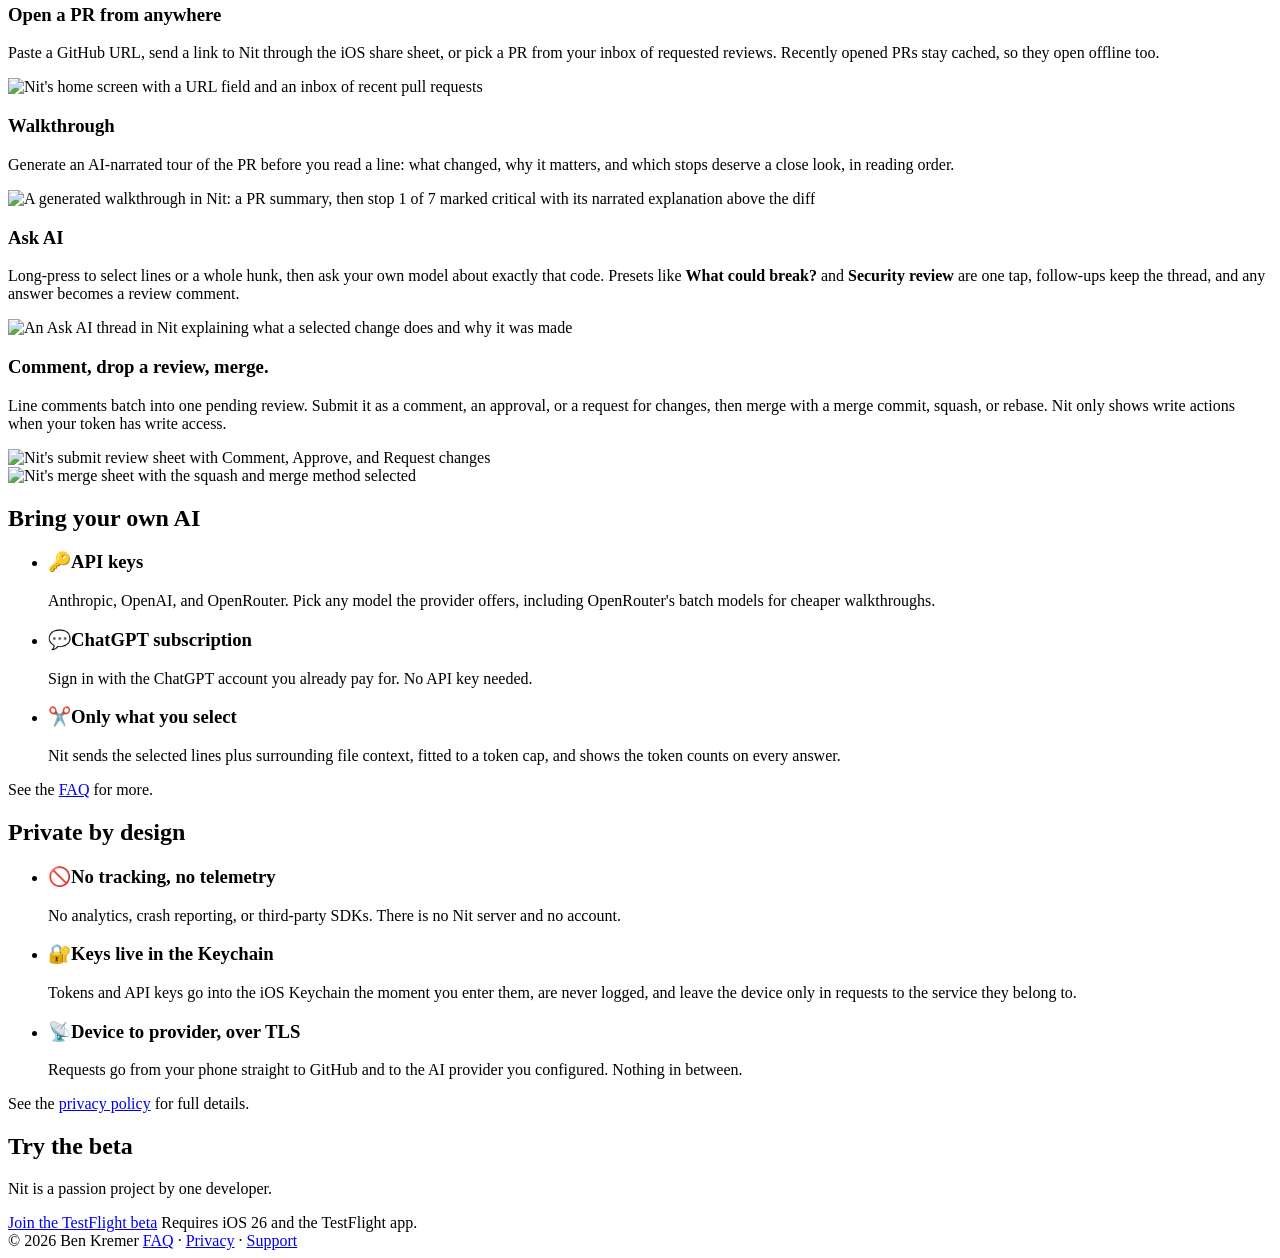
==== commit 321f5987: "feat: add an FAQ page Answers on getting started, compatibility, AI providers and settings, reviewin" ====
--- a/index.html
+++ b/index.html
@@ -8,9 +8,9 @@
 <link rel="canonical" href="https://bkrem.github.io/nit-site/">
 <meta property="og:type" content="website">
 <meta property="og:title" content="Nit — review GitHub pull requests on your phone">
-<meta property="og:description" content="Select a hunk. Ask your own model. Merge from bed. Real diff rendering, your API keys, nothing on a server.">
+<meta property="og:description" content="You run your agents from your phone. Review the last mile there too. A proper diff, an AI walkthrough, and Ask AI on any hunk. Comment, approve, merge. No laptop.">
 <meta property="og:url" content="https://bkrem.github.io/nit-site/">
-<meta property="og:image" content="https://bkrem.github.io/nit-site/assets/og.png">
+<meta property="og:image" content="https://bkrem.github.io/nit-site/assets/og.png?v=2">
 <meta property="og:image:width" content="1200">
 <meta property="og:image:height" content="630">
 <meta name="twitter:card" content="summary_large_image">
@@ -33,6 +33,7 @@
   </a>
   <nav aria-label="Site">
     <a href="https://testflight.apple.com/join/sMADfKGQ">TestFlight</a>
+    <a href="faq/">FAQ</a>
     <a href="privacy/">Privacy</a>
     <a href="support/">Support</a>
     <button class="theme" type="button" aria-label="Toggle light and dark mode">
@@ -110,6 +111,7 @@
     <li><h3><span class="emoji" aria-hidden="true">💬</span>ChatGPT subscription</h3><p>Sign in with the ChatGPT account you already pay for. No API key needed.</p></li>
     <li><h3><span class="emoji" aria-hidden="true">✂️</span>Only what you select</h3><p>Nit sends the selected lines plus surrounding file context, fitted to a token cap, and shows the token counts on every answer.</p></li>
   </ul>
+  <p class="note">See the <a href="faq/#ai">FAQ</a> for more.</p>
 </section>
 
 <section id="privacy">
@@ -135,7 +137,7 @@
 
 <footer>
   <span>© 2026 Ben Kremer</span>
-  <span><a href="privacy/">Privacy</a> · <a href="support/">Support</a></span>
+  <span><a href="faq/">FAQ</a> · <a href="privacy/">Privacy</a> · <a href="support/">Support</a></span>
 </footer>
 
 </div>
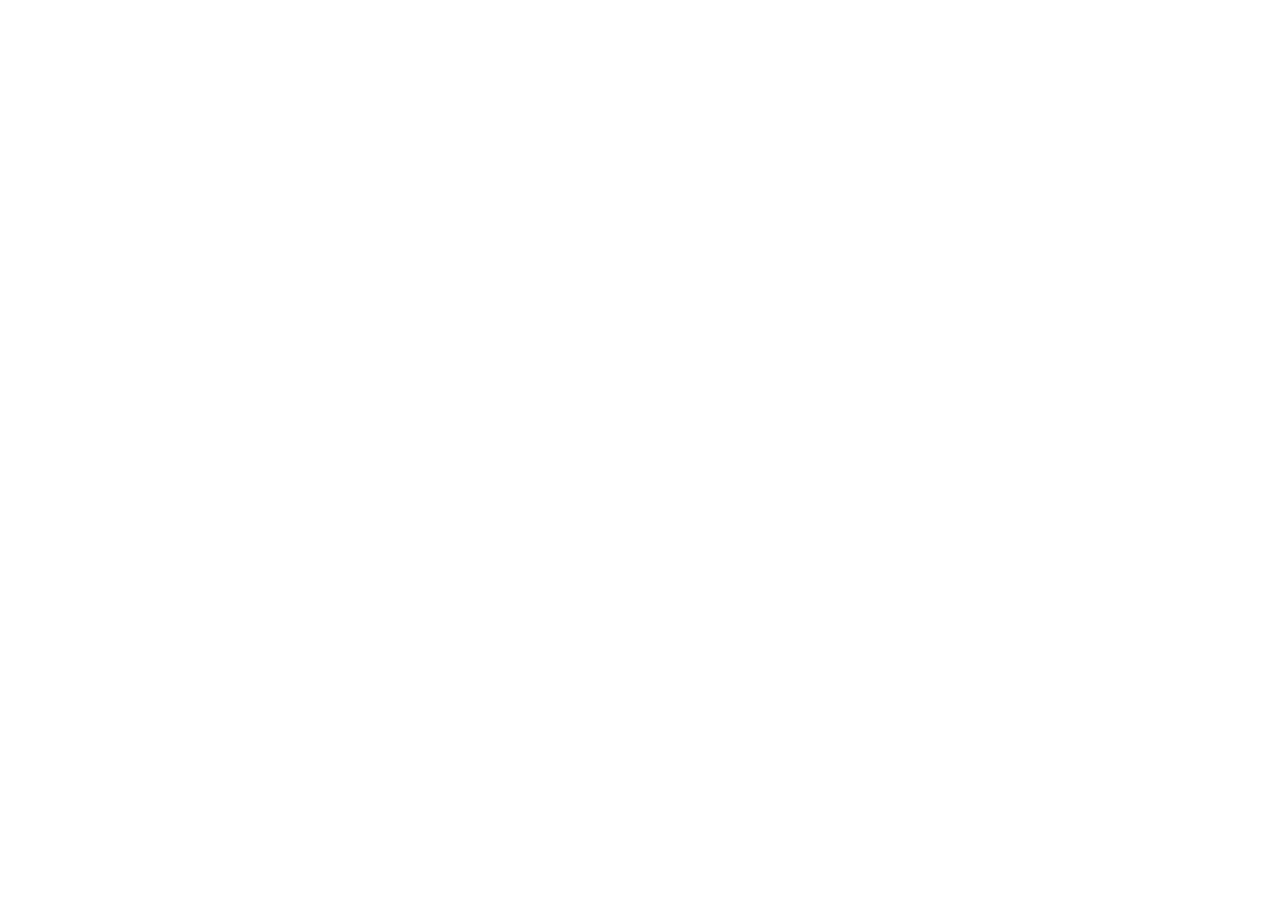
==== commit cc949145: "feat: redirect every page to bkrem.github.io/nit The site moved to the nit/ folder of bkrem/bkrem.gi" ====
--- a/index.html
+++ b/index.html
@@ -2,153 +2,13 @@
 <html lang="en">
 <head>
 <meta charset="utf-8">
-<meta name="viewport" content="width=device-width,initial-scale=1">
-<title>Nit — review GitHub pull requests on your phone</title>
-<meta name="description" content="Nit is a native iOS app for reviewing GitHub pull requests with your own AI: a proper diff, an AI walkthrough, Ask AI on any hunk, then comment, approve, and merge. No backend, no telemetry.">
-<link rel="canonical" href="https://bkrem.github.io/nit-site/">
-<meta property="og:type" content="website">
-<meta property="og:title" content="Nit — review GitHub pull requests on your phone">
-<meta property="og:description" content="You run your agents from your phone. Review the last mile there too. A proper diff, an AI walkthrough, and Ask AI on any hunk. Comment, approve, merge. No laptop.">
-<meta property="og:url" content="https://bkrem.github.io/nit-site/">
-<meta property="og:image" content="https://bkrem.github.io/nit-site/assets/og.png?v=2">
-<meta property="og:image:width" content="1200">
-<meta property="og:image:height" content="630">
-<meta name="twitter:card" content="summary_large_image">
-<link rel="icon" href="favicon.svg" type="image/svg+xml">
-<link rel="apple-touch-icon" href="apple-touch-icon.png">
-<link rel="preload" href="assets/fonts/JetBrainsMono-Bold.woff2" as="font" type="font/woff2" crossorigin>
-<link rel="stylesheet" href="_landing.css">
-<script>
-// Restore a stored theme before first paint; no choice means follow the system.
-try{var t=localStorage.getItem("theme");if(t==="light"||t==="dark")document.documentElement.dataset.theme=t}catch(e){}
-</script>
+<title>Nit has moved</title>
+<meta name="robots" content="noindex">
+<link rel="canonical" href="https://bkrem.github.io/nit/">
+<meta http-equiv="refresh" content="0; url=https://bkrem.github.io/nit/">
+<script>location.replace("https://bkrem.github.io/nit/" + location.search + location.hash)</script>
 </head>
 <body>
-<div class="wrap">
-
-<header class="top">
-  <a class="lockup" href="./" aria-label="Nit">
-    <svg viewBox="0 0 44 44" aria-hidden="true"><g fill="currentColor"><rect x="0" y="0" width="6" height="44" rx="3"/><rect x="0" y="0" width="17" height="6" rx="3"/><rect x="0" y="38" width="17" height="6" rx="3"/><rect x="38" y="0" width="6" height="44" rx="3"/><rect x="27" y="0" width="17" height="6" rx="3"/><rect x="27" y="38" width="17" height="6" rx="3"/></g><rect x="19" y="11" width="6" height="6" rx="1.5" fill="#5DA37D"/><rect x="19" y="27" width="6" height="6" rx="1.5" fill="#C0655A"/></svg>
-    <span class="wordmark" aria-hidden="true">nit</span>
-  </a>
-  <nav aria-label="Site">
-    <a href="https://testflight.apple.com/join/sMADfKGQ">TestFlight</a>
-    <a href="faq/">FAQ</a>
-    <a href="privacy/">Privacy</a>
-    <a href="support/">Support</a>
-    <button class="theme" type="button" aria-label="Toggle light and dark mode">
-      <svg class="sun" viewBox="0 0 24 24" aria-hidden="true"><circle cx="12" cy="12" r="4"/><path d="M12 2v2M12 20v2M2 12h2M20 12h2M4.9 4.9l1.4 1.4M17.7 17.7l1.4 1.4M4.9 19.1l1.4-1.4M17.7 6.3l1.4-1.4"/></svg>
-      <svg class="moon" viewBox="0 0 24 24" aria-hidden="true"><path d="M20 14.5A8 8 0 0 1 9.5 4a8 8 0 1 0 10.5 10.5z"/></svg>
-    </button>
-  </nav>
-</header>
-
-<main>
-
-<section class="hero">
-  <div>
-    <h1>You run your agents from your phone. Review the last mile there too.</h1>
-    <p class="lede">Nit is a native iOS app for reviewing GitHub pull requests: a proper diff, an AI walkthrough, and Ask AI on any hunk. Comment, approve, merge. No laptop.</p>
-    <ul class="chips" aria-label="Highlights">
-      <li>bring your own key</li>
-      <li>no telemetry</li>
-      <li>iPhone only</li>
-    </ul>
-    <div class="cta">
-      <a class="button" href="https://testflight.apple.com/join/sMADfKGQ">Join the TestFlight beta</a>
-      <span class="muted">Requires iOS 26 and the TestFlight app.</span>
-    </div>
-  </div>
-  <div class="phone"><img src="assets/screenshots/diff-selection.webp" width="780" height="1691" alt="A syntax-highlighted diff in Nit with three lines selected and Ask AI in the floating bar" fetchpriority="high"></div>
-</section>
-
-<section id="features">
-  <h2 class="label">What it does</h2>
-  <div class="features">
-
-    <article class="feature">
-      <div>
-        <h3>Open a PR from anywhere</h3>
-        <p>Paste a GitHub URL, send a link to Nit through the iOS share sheet, or pick a PR from your inbox of requested reviews. Recently opened PRs stay cached, so they open offline too.</p>
-      </div>
-      <div class="phone"><img src="assets/screenshots/home.webp" width="780" height="1694" alt="Nit's home screen with a URL field and an inbox of recent pull requests" loading="lazy"></div>
-    </article>
-
-    <article class="feature reverse">
-      <div>
-        <h3>Walkthrough</h3>
-        <p>Generate an AI-narrated tour of the PR before you read a line: what changed, why it matters, and which stops deserve a close look, in reading order.</p>
-      </div>
-      <div class="phone"><img src="assets/screenshots/walkthrough.webp" width="780" height="1691" alt="A generated walkthrough in Nit: a PR summary, then stop 1 of 7 marked critical with its narrated explanation above the diff" loading="lazy"></div>
-    </article>
-
-    <article class="feature">
-      <div>
-        <h3>Ask AI</h3>
-        <p>Long-press to select lines or a whole hunk, then ask your own model about exactly that code. Presets like <strong>What could break?</strong> and <strong>Security review</strong> are one tap, follow-ups keep the thread, and any answer becomes a review comment.</p>
-      </div>
-      <div class="phone"><img src="assets/screenshots/ask-ai.webp" width="780" height="1691" alt="An Ask AI thread in Nit explaining what a selected change does and why it was made" loading="lazy"></div>
-    </article>
-
-    <article class="feature reverse">
-      <div>
-        <h3>Comment, drop a review, merge.</h3>
-        <p>Line comments batch into one pending review. Submit it as a comment, an approval, or a request for changes, then merge with a merge commit, squash, or rebase. Nit only shows write actions when your token has write access.</p>
-      </div>
-      <div class="pair">
-        <div class="phone"><img src="assets/screenshots/review-sheet.webp" width="780" height="1694" alt="Nit's submit review sheet with Comment, Approve, and Request changes" loading="lazy"></div>
-        <div class="phone"><img src="assets/screenshots/merge-sheet.webp" width="780" height="1694" alt="Nit's merge sheet with the squash and merge method selected" loading="lazy"></div>
-      </div>
-    </article>
-
-  </div>
-</section>
-
-<section id="ai">
-  <h2 class="label">Bring your own AI</h2>
-  <ul class="facts">
-    <li><h3><span class="emoji" aria-hidden="true">🔑</span>API keys</h3><p>Anthropic, OpenAI, and OpenRouter. Pick any model the provider offers, including OpenRouter's batch models for cheaper walkthroughs.</p></li>
-    <li><h3><span class="emoji" aria-hidden="true">💬</span>ChatGPT subscription</h3><p>Sign in with the ChatGPT account you already pay for. No API key needed.</p></li>
-    <li><h3><span class="emoji" aria-hidden="true">✂️</span>Only what you select</h3><p>Nit sends the selected lines plus surrounding file context, fitted to a token cap, and shows the token counts on every answer.</p></li>
-  </ul>
-  <p class="note">See the <a href="faq/#ai">FAQ</a> for more.</p>
-</section>
-
-<section id="privacy">
-  <h2 class="label">Private by design</h2>
-  <ul class="facts">
-    <li><h3><span class="emoji" aria-hidden="true">🚫</span>No tracking, no telemetry</h3><p>No analytics, crash reporting, or third-party SDKs. There is no Nit server and no account.</p></li>
-    <li><h3><span class="emoji" aria-hidden="true">🔐</span>Keys live in the Keychain</h3><p>Tokens and API keys go into the iOS Keychain the moment you enter them, are never logged, and leave the device only in requests to the service they belong to.</p></li>
-    <li><h3><span class="emoji" aria-hidden="true">📡</span>Device to provider, over TLS</h3><p>Requests go from your phone straight to GitHub and to the AI provider you configured. Nothing in between.</p></li>
-  </ul>
-  <p class="note">See the <a href="privacy/">privacy policy</a> for full details.</p>
-</section>
-
-<section class="close">
-  <h2>Try the beta</h2>
-  <p>Nit is a passion project by one developer.</p>
-  <div class="cta">
-    <a class="button" href="https://testflight.apple.com/join/sMADfKGQ">Join the TestFlight beta</a>
-    <span class="muted">Requires iOS 26 and the TestFlight app.</span>
-  </div>
-</section>
-
-</main>
-
-<footer>
-  <span>© 2026 Ben Kremer</span>
-  <span><a href="faq/">FAQ</a> · <a href="privacy/">Privacy</a> · <a href="support/">Support</a></span>
-</footer>
-
-</div>
-<script>
-document.querySelector(".theme").addEventListener("click",function(){
-  var root=document.documentElement;
-  var dark=root.dataset.theme?root.dataset.theme==="dark":matchMedia("(prefers-color-scheme: dark)").matches;
-  var next=dark?"light":"dark";
-  root.dataset.theme=next;
-  try{localStorage.setItem("theme",next)}catch(e){}
-});
-</script>
+<p>This page moved to <a href="https://bkrem.github.io/nit/">https://bkrem.github.io/nit/</a>.</p>
 </body>
 </html>
